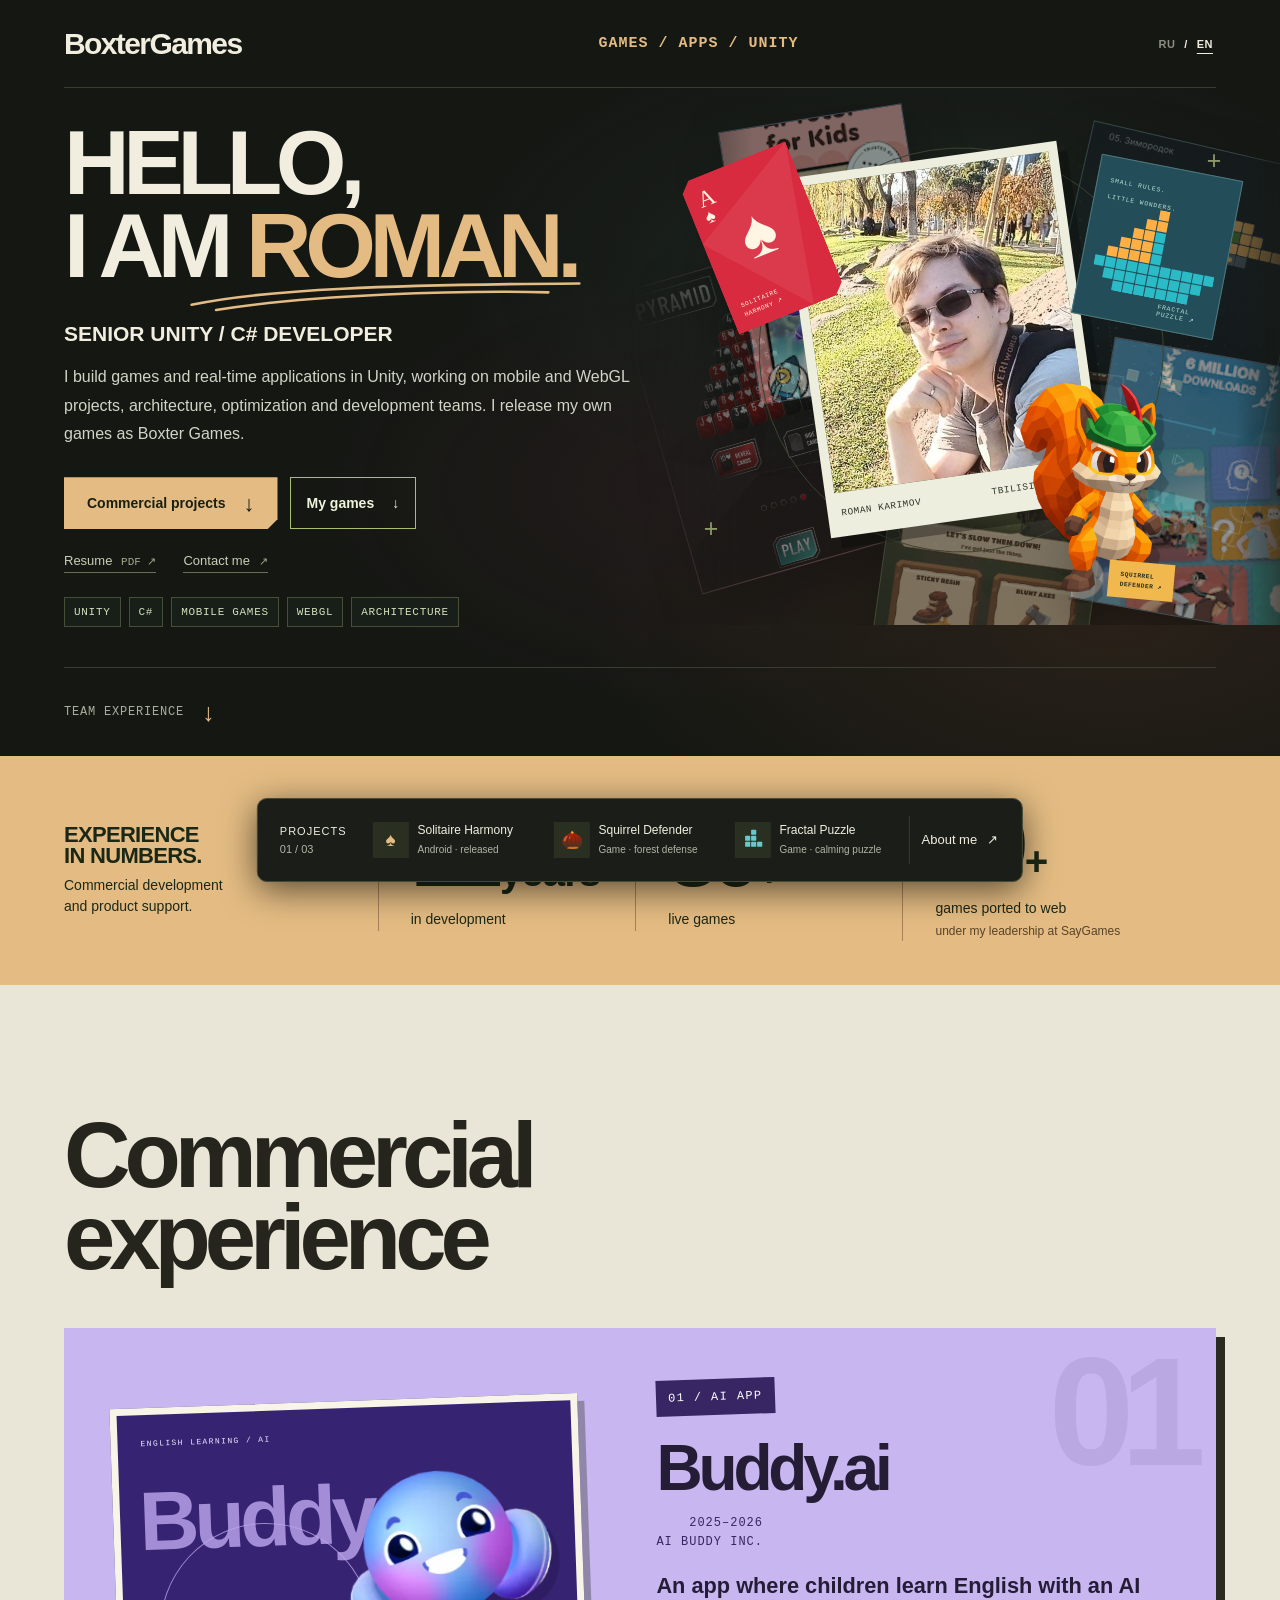
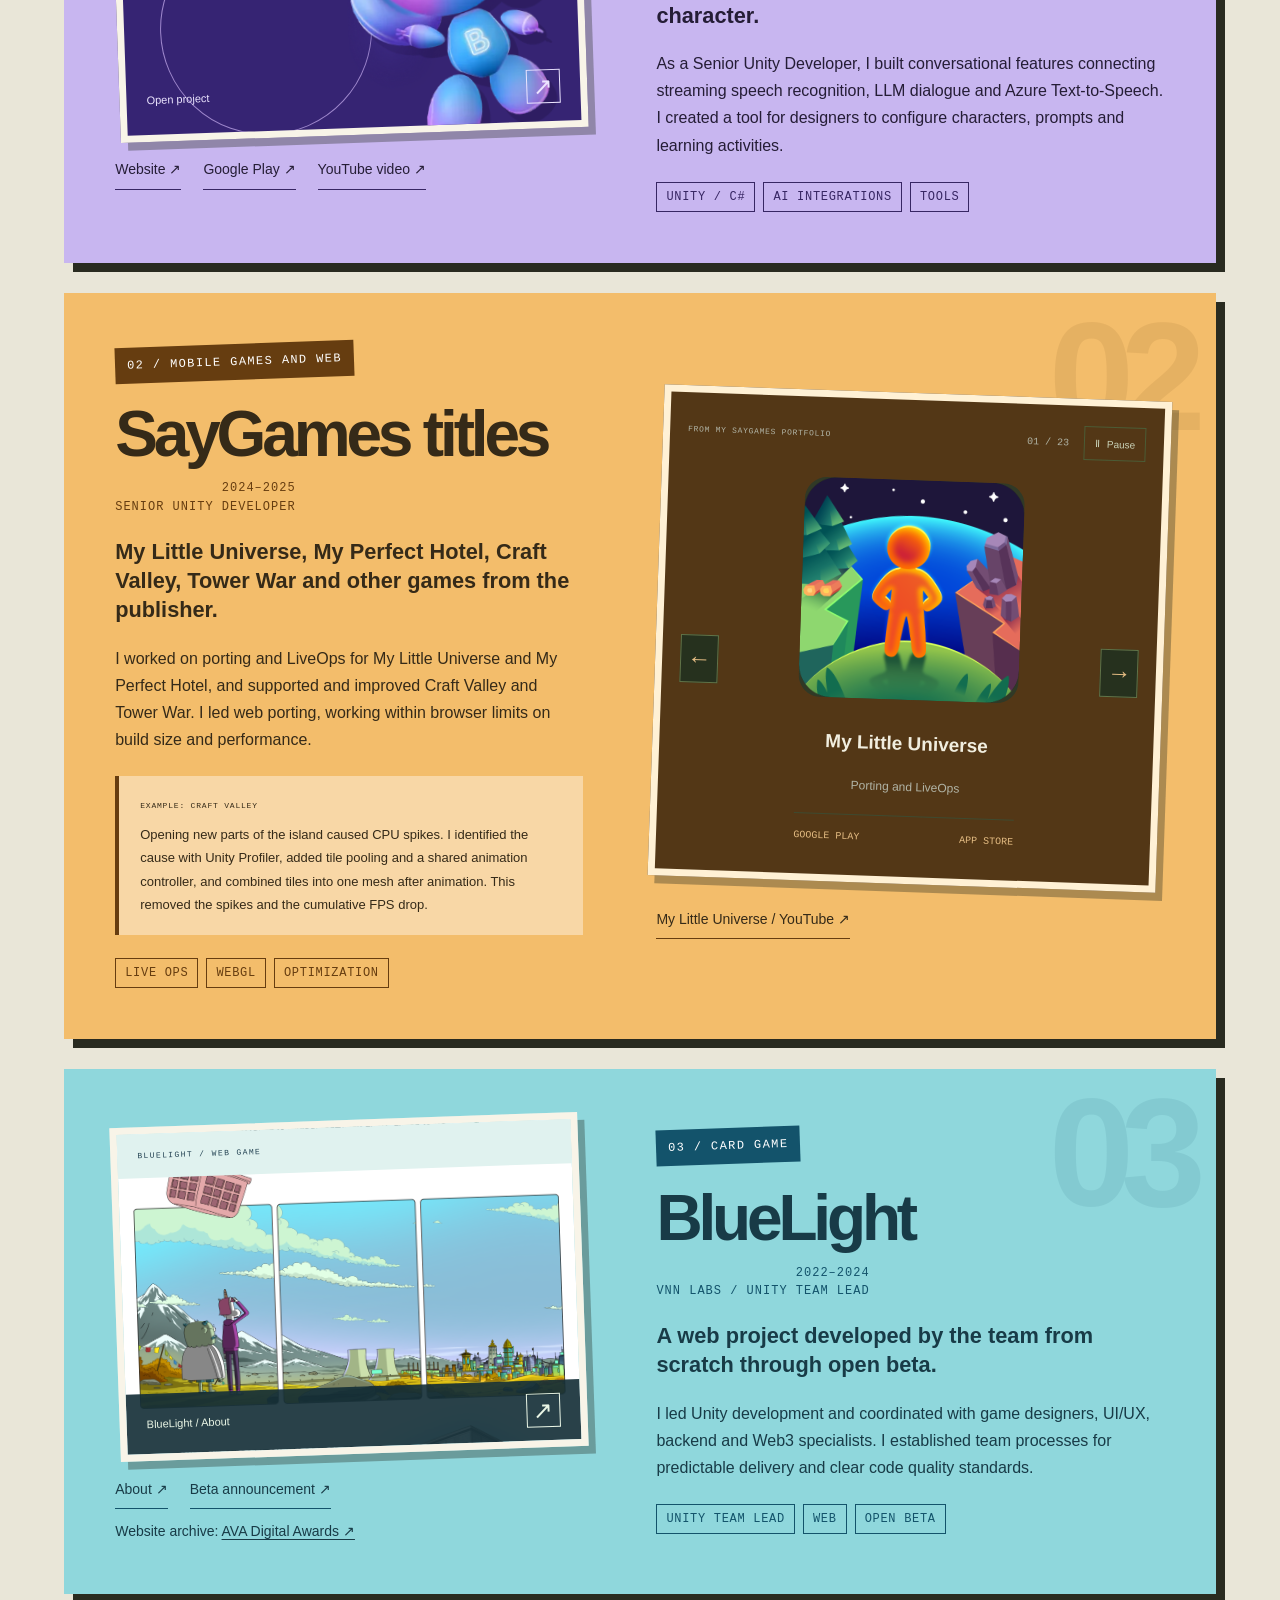
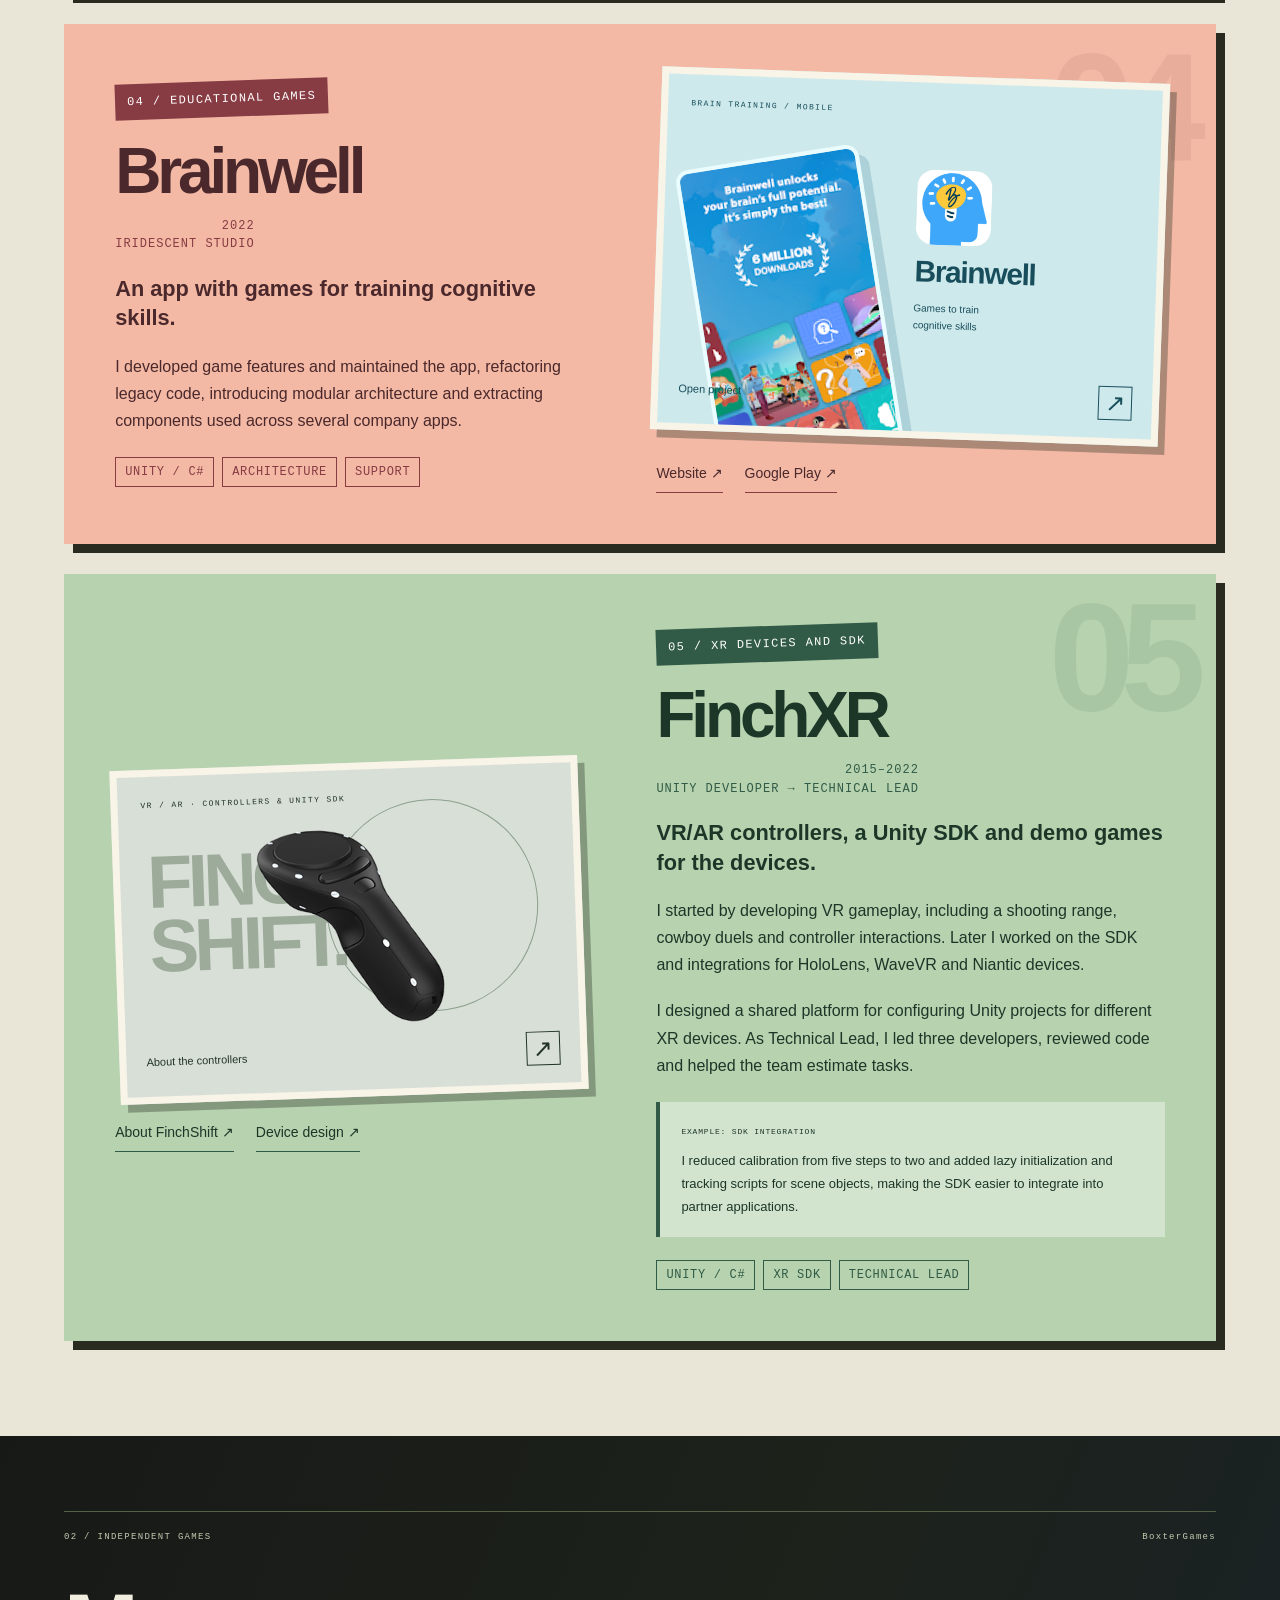
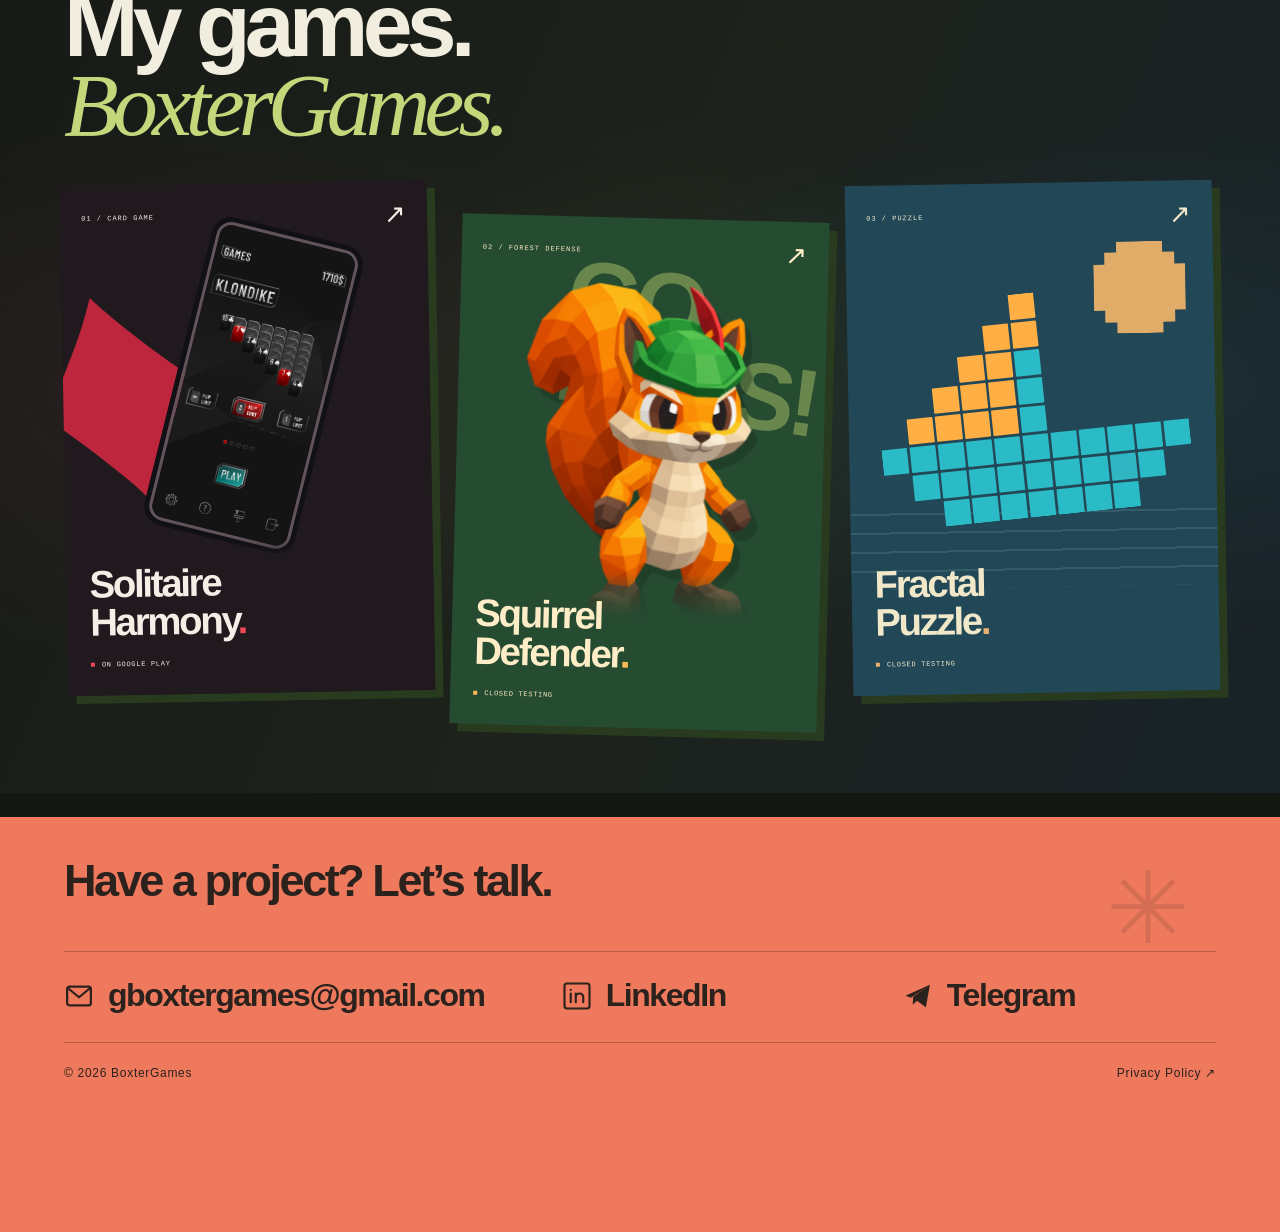
==== about.en.html @ 23091cad "Add English portfolio localization" ====
<!doctype html>
<html lang="en">
<head>
  <meta charset="utf-8">
  <meta name="viewport" content="width=device-width, initial-scale=1">
  <meta name="theme-color" content="#151713">
  <meta name="description" content="Roman Karimov is a Senior Unity / C# Developer and the creator of BoxterGames, with 12 years of experience in mobile games, WebGL, AI integrations and independent projects.">
  <title>Roman Karimov — About / BoxterGames</title>
  <link rel="stylesheet" href="styles.css">
  <script src="language.js"></script>
  <link rel="stylesheet" href="about.css">
  <script src="about.en.js" defer></script>
</head>
<body class="about-page">
  <a class="skip-link" href="#main">Skip to content</a>
  <header class="header">
    <a class="wordmark brand-name" href="index.html" aria-label="BoxterGames — projects">BoxterGames</a>
    <span class="about-header-role">GAMES / APPS / UNITY</span>
    <nav class="language-switch" aria-label="Language"><a href="about.html" data-language="ru" lang="ru">RU</a><span aria-hidden="true">/</span><a href="about.en.html" data-language="en" lang="en" aria-current="true">EN</a></nav>
  </header>
  <main id="main" tabindex="-1">
    <section class="ab-hero" aria-labelledby="about-title">
      
      <div class="ab-hero-grid">
        <div class="ab-intro">
          <h1 id="about-title">HELLO,<br>I AM <span>ROMAN.</span><svg class="ab-name-line" viewBox="0 0 460 26" fill="none" aria-hidden="true"><path d="M5 17C90 2 237 2 452 8M33 24C146 10 315 11 416 17" stroke="currentColor" stroke-width="3" stroke-linecap="round"/></svg></h1>
          <p class="ab-lead">SENIOR UNITY / C# DEVELOPER</p>
          <p class="ab-description">I build games and real-time applications in Unity, working on mobile and WebGL projects, architecture, optimization and development teams. I release my own games as Boxter Games.</p>
          <div class="ab-actions"><a class="ab-button" href="#experience">Commercial projects <span aria-hidden="true">↓</span></a><a class="ab-experience-cta" href="#my-games">My games <span aria-hidden="true">↓</span></a></div>
          <div class="ab-hero-links"><a href="assets/Roman_Karimov_Resume.pdf" download>Resume <span>PDF ↗</span></a><a href="mailto:gboxtergames@gmail.com">Contact me <span aria-hidden="true">↗</span></a></div>
          <div class="ab-hero-tags" aria-label="Areas of expertise"><span>UNITY</span><span>C#</span><span>MOBILE GAMES</span><span>WEBGL</span><span>ARCHITECTURE</span></div>
        </div>
        <div class="ab-world" aria-label="Roman and three of his game worlds">
          <div class="ab-collage" aria-hidden="true"><div class="ab-collage-panel ab-collage-solitaire"><img src="projects/solitaire-harmony/assets/screen-03.webp" alt=""></div><div class="ab-collage-panel ab-collage-fractal"><img src="projects/fractal-puzzle/assets/screen-08.webp" alt=""></div><div class="ab-collage-panel ab-collage-squirrel"><img src="projects/squirreldefender/assets/screen-10.webp" alt=""></div><div class="ab-collage-panel ab-collage-buddy"><img src="assets/work/buddy-screen.png" alt=""></div><div class="ab-collage-panel ab-collage-brainwell"><img src="assets/work/brainwell-screen.png" alt=""></div></div><div class="ab-orbit" aria-hidden="true"></div><div class="ab-orbit ab-orbit-two" aria-hidden="true"></div>
          <span class="ab-world-cross ab-cross-one" aria-hidden="true">+</span><span class="ab-world-cross ab-cross-two" aria-hidden="true">+</span>
          <a class="ab-ace" href="index.html#project/solitaire-harmony" aria-label="View Solitaire Harmony"><span>A<small>♠</small></span><b aria-hidden="true">♠</b><span class="ab-ace-name">SOLITAIRE<br>HARMONY ↗</span></a>
          <figure class="ab-portrait"><div class="ab-portrait-image"><img src="assets/roman-karimov.jpg" alt="Roman Karimov" width="600" height="600" fetchpriority="high"></div><figcaption><span>ROMAN KARIMOV</span><span>TBILISI, GEORGIA</span></figcaption></figure>
          <a class="ab-boat" href="index.html#project/fractal-puzzle" aria-label="View Fractal Puzzle"><span>SMALL RULES.<br>LITTLE WONDERS.</span><img src="projects/fractal-puzzle/assets/boat.svg" alt="" width="896" height="650"><b>FRACTAL PUZZLE ↗</b></a>
          <a class="ab-squirrel" href="index.html#project/squirreldefender" aria-label="View Squirrel Defender"><img src="projects/squirreldefender/assets/hero-squirrel.png" alt="Squirrel from Squirrel Defender" width="600" height="800"><span>SQUIRREL<br>DEFENDER ↗</span></a>
        </div>
      </div>
      <div class="ab-hero-bottom"><a href="#experience">TEAM EXPERIENCE <span aria-hidden="true">↓</span></a></div>
    </section>
    <section class="ab-proof" aria-label="Experience in numbers">
      <div class="ab-proof-intro"><span>EXPERIENCE<br>IN NUMBERS.</span><p>Commercial development<br>and product support.</p></div>
      <div><strong>12<span>years</span></strong><p>in development</p></div><div><strong>30<span>+</span></strong><p>live games</p></div><div><strong>10<span>+</span></strong><p>games ported to web<br><span>under my leadership at SayGames</span></p></div>
    </section>
    <section class="ab-experience ab-section" id="experience" aria-labelledby="experience-title">
      <header class="ab-experience-heading ab-experience-header"><h2 id="experience-title">Commercial experience</h2></header>
      <div class="ab-jobs"><article class="ab-job" id="work-buddy"><div class="ab-job-media"><a class="ab-work-cover ab-cover-buddy" href="https://buddy.ai/en/english-for-kids" target="_blank" rel="noopener noreferrer" aria-label="Open project Buddy.ai"><span class="ab-cover-kicker">ENGLISH LEARNING / AI</span><span class="ab-cover-word" aria-hidden="true">Buddy.ai</span><img src="assets/work/buddy-character.webp" alt="Buddy, the AI character from the English learning app" width="296" height="392" loading="lazy"><span class="ab-cover-open">Open project <b aria-hidden="true">↗</b></span></a><div class="ab-project-links"><a href="https://buddy.ai/en/english-for-kids" target="_blank" rel="noopener noreferrer">Website ↗</a><a href="https://play.google.com/store/apps/details?id=ai.mybuddy.talkingflashcards_new" target="_blank" rel="noopener noreferrer">Google Play ↗</a><a href="https://www.youtube.com/watch?v=9JaY2QpjAI8" target="_blank" rel="noopener noreferrer">YouTube video ↗</a></div></div><div class="ab-job-content"><span class="ab-job-number">01 / AI APP</span><div class="ab-work-title"><h3>Buddy.ai</h3><span>2025–2026<br>AI BUDDY INC.</span></div><p class="ab-work-context">An app where children learn English with an AI character.</p><p>As a Senior Unity Developer, I built conversational features connecting streaming speech recognition, LLM dialogue and Azure Text-to-Speech. I created a tool for designers to configure characters, prompts and learning activities.</p><div class="ab-tags"><span>UNITY / C#</span><span>AI INTEGRATIONS</span><span>TOOLS</span></div></div></article>
<article class="ab-job" id="work-saygames"><div class="ab-job-media"><section class="ab-carousel ab-carousel-single" id="saygames" data-carousel role="region" aria-roledescription="carousel" aria-label="SayGames titles I worked on"><div class="ab-carousel-heading"><span>FROM MY SAYGAMES PORTFOLIO</span><div class="ab-carousel-status"><span class="ab-carousel-counter" data-carousel-counter aria-live="off" aria-atomic="true">01 / 23</span><button class="ab-carousel-pause" type="button" data-carousel-pause aria-pressed="false" aria-label="Pause automatic scrolling" hidden><span aria-hidden="true">Ⅱ</span> Pause</button></div></div><div class="ab-carousel-stage"><button class="ab-carousel-side ab-carousel-previous" type="button" data-carousel-prev aria-label="Previous SayGames title" aria-controls="saygames-track" hidden>←</button><ol class="ab-carousel-track" id="saygames-track" data-carousel-track tabindex="0" aria-label="SayGames titles: use the arrows or swipe"><li class="ab-carousel-item"><div class="ab-carousel-card"><img src="assets/saygames/com-savetheworld-game.png" alt="" width="160" height="160" loading="lazy"><strong>My Little Universe</strong><small>Porting and LiveOps</small><div class="ab-carousel-stores"><a href="https://play.google.com/store/apps/details?id=com.savetheworld.game&amp;hl=en" target="_blank" rel="noopener noreferrer">GOOGLE PLAY</a><a href="https://apps.apple.com/us/app/my-little-universe/id1586304393" target="_blank" rel="noopener noreferrer">APP STORE</a></div></div></li>
<li class="ab-carousel-item"><div class="ab-carousel-card"><img src="assets/saygames/com-master-hotelmaster.png" alt="" width="160" height="160" loading="lazy"><strong>My Perfect Hotel</strong><small>Porting and LiveOps</small><div class="ab-carousel-stores"><a href="https://play.google.com/store/apps/details?id=com.master.hotelmaster&amp;hl=en" target="_blank" rel="noopener noreferrer">GOOGLE PLAY</a><a href="https://apps.apple.com/us/app/my-perfect-hotel/id1635760774" target="_blank" rel="noopener noreferrer">APP STORE</a></div></div></li>
<li class="ab-carousel-item"><div class="ab-carousel-card"><img src="assets/saygames/com-arcade-mine.png" alt="" width="160" height="160" loading="lazy"><strong>Craft Valley — Building Game</strong><small>Support and improvements</small><div class="ab-carousel-stores"><a href="https://play.google.com/store/apps/details?id=com.arcade.mine&amp;hl=en" target="_blank" rel="noopener noreferrer">GOOGLE PLAY</a><a href="https://apps.apple.com/us/app/craft-valley-building-game/id1638705343" target="_blank" rel="noopener noreferrer">APP STORE</a></div></div></li>
<li class="ab-carousel-item"><div class="ab-carousel-card"><img src="assets/saygames/games-vaveda-militaryoverturn.png" alt="" width="160" height="160" loading="lazy"><strong>Tower War — Tactical Conquest</strong><small>Support and improvements</small><div class="ab-carousel-stores"><a href="https://play.google.com/store/apps/details?id=games.vaveda.militaryoverturn&amp;hl=en" target="_blank" rel="noopener noreferrer">GOOGLE PLAY</a><a href="https://apps.apple.com/us/app/tower-war-tactical-conquest/id1579356887" target="_blank" rel="noopener noreferrer">APP STORE</a></div></div></li>
<li class="ab-carousel-item"><div class="ab-carousel-card"><img src="assets/saygames/com-time-trigger.png" alt="" width="160" height="160" loading="lazy"><strong>Johnny Trigger: Action Shooter</strong><small>Support and improvements</small><div class="ab-carousel-stores"><a href="https://play.google.com/store/apps/details?id=com.time.trigger&amp;hl=en" target="_blank" rel="noopener noreferrer">GOOGLE PLAY</a><a href="https://apps.apple.com/us/app/johnny-trigger/id1491328118" target="_blank" rel="noopener noreferrer">APP STORE</a></div></div></li>
<li class="ab-carousel-item"><div class="ab-carousel-card"><img src="assets/saygames/com-twist-hit.png" alt="" width="160" height="160" loading="lazy"><strong>Twist Hit!</strong><small>Support and improvements</small><div class="ab-carousel-stores"><a href="https://play.google.com/store/apps/details?id=com.twist.hit&amp;hl=en" target="_blank" rel="noopener noreferrer">GOOGLE PLAY</a><a href="https://apps.apple.com/us/app/twist-hit/id1443525538" target="_blank" rel="noopener noreferrer">APP STORE</a></div></div></li>
<li class="ab-carousel-item"><div class="ab-carousel-card"><img src="assets/saygames/com-water-balls.png" alt="" width="160" height="160" loading="lazy"><strong>Sand Balls — Puzzle Game</strong><small>Porting and LiveOps</small><div class="ab-carousel-stores"><a href="https://play.google.com/store/apps/details?id=com.water.balls&amp;hl=en" target="_blank" rel="noopener noreferrer">GOOGLE PLAY</a><a href="https://apps.apple.com/us/app/sand-balls-digger-puzzle/id1474046667" target="_blank" rel="noopener noreferrer">APP STORE</a></div></div></li>
<li class="ab-carousel-item"><div class="ab-carousel-card"><img src="assets/saygames/com-jtsniper-game.png" alt="" width="160" height="160" loading="lazy"><strong>Johnny Trigger — Sniper Game</strong><small>Porting and LiveOps</small><div class="ab-carousel-stores"><a href="https://play.google.com/store/apps/details?id=com.jtsniper.game&amp;hl=en" target="_blank" rel="noopener noreferrer">GOOGLE PLAY</a><a href="https://apps.apple.com/us/app/johnny-trigger-sniper/id1517806621" target="_blank" rel="noopener noreferrer">APP STORE</a></div></div></li>
<li class="ab-carousel-item"><div class="ab-carousel-card"><img src="assets/saygames/com-rage-road.png" alt="" width="160" height="160" loading="lazy"><strong>Rage Road — Car Shooting Game</strong><small>Porting and LiveOps</small><div class="ab-carousel-stores"><a href="https://play.google.com/store/apps/details?id=com.rage.road&amp;hl=en" target="_blank" rel="noopener noreferrer">GOOGLE PLAY</a><a href="https://apps.apple.com/us/app/rage-road-car-shooting/id1505744884" target="_blank" rel="noopener noreferrer">APP STORE</a></div></div></li>
<li class="ab-carousel-item"><div class="ab-carousel-card"><img src="assets/saygames/com-agent-action.png" alt="" width="160" height="160" loading="lazy"><strong>Agent Action — Spy Shooter</strong><small>Porting and LiveOps</small><div class="ab-carousel-stores"><a href="https://play.google.com/store/apps/details?id=com.agent.action&amp;hl=en" target="_blank" rel="noopener noreferrer">GOOGLE PLAY</a><a href="https://apps.apple.com/us/app/agent-action-spy-shooter/id1496621735" target="_blank" rel="noopener noreferrer">APP STORE</a></div></div></li>
<li class="ab-carousel-item"><div class="ab-carousel-card"><img src="assets/saygames/com-rescue-agent.png" alt="" width="160" height="160" loading="lazy"><strong>Helicopter Escape 3D</strong><small>Porting and LiveOps</small><div class="ab-carousel-stores"><a href="https://play.google.com/store/apps/details?id=com.rescue.agent&amp;hl=en" target="_blank" rel="noopener noreferrer">GOOGLE PLAY</a><a href="https://apps.apple.com/us/app/helicopter-escape-3d/id1561810786" target="_blank" rel="noopener noreferrer">APP STORE</a></div></div></li>
<li class="ab-carousel-item"><div class="ab-carousel-card"><img src="assets/saygames/com-gamepie-airpolice.png" alt="" width="160" height="160" loading="lazy"><strong>HellCopter</strong><small>Porting and LiveOps</small><div class="ab-carousel-stores"><a href="https://play.google.com/store/apps/details?id=com.gamepie.airpolice&amp;hl=en" target="_blank" rel="noopener noreferrer">GOOGLE PLAY</a><a href="https://apps.apple.com/us/app/hellcopter/id1508334081" target="_blank" rel="noopener noreferrer">APP STORE</a></div></div></li>
<li class="ab-carousel-item"><div class="ab-carousel-card"><img src="assets/saygames/com-playstrom-drawonepart.png" alt="" width="160" height="160" loading="lazy"><strong>DOP: Draw One Part</strong><small>Porting and LiveOps</small><div class="ab-carousel-stores"><a href="https://play.google.com/store/apps/details?id=com.playstrom.drawonepart&amp;hl=en" target="_blank" rel="noopener noreferrer">GOOGLE PLAY</a><a href="https://apps.apple.com/us/app/dop-draw-one-part/id1504434984" target="_blank" rel="noopener noreferrer">APP STORE</a></div></div></li>
<li class="ab-carousel-item"><div class="ab-carousel-card"><img src="assets/saygames/com-playstrom-dop2.png" alt="" width="160" height="160" loading="lazy"><strong>DOP 2: Delete One Part</strong><small>Porting and LiveOps</small><div class="ab-carousel-stores"><a href="https://play.google.com/store/apps/details?id=com.playstrom.dop2&amp;hl=en" target="_blank" rel="noopener noreferrer">GOOGLE PLAY</a><a href="https://apps.apple.com/us/app/dop-2-delete-one-part/id1543160727" target="_blank" rel="noopener noreferrer">APP STORE</a></div></div></li>
<li class="ab-carousel-item"><div class="ab-carousel-card"><img src="assets/saygames/com-playstrom-dop3.png" alt="" width="160" height="160" loading="lazy"><strong>DOP 3: Displace One Part</strong><small>Porting and LiveOps</small><div class="ab-carousel-stores"><a href="https://play.google.com/store/apps/details?id=com.playstrom.dop3&amp;hl=en" target="_blank" rel="noopener noreferrer">GOOGLE PLAY</a><a href="https://apps.apple.com/us/app/dop-3-displace-one-part/id1563408990" target="_blank" rel="noopener noreferrer">APP STORE</a></div></div></li>
<li class="ab-carousel-item"><div class="ab-carousel-card"><img src="assets/saygames/com-playstrom-dop4.png" alt="" width="160" height="160" loading="lazy"><strong>DOP 4: Draw One Part</strong><small>Porting and LiveOps</small><div class="ab-carousel-stores"><a href="https://play.google.com/store/apps/details?id=com.playstrom.dop4&amp;hl=en" target="_blank" rel="noopener noreferrer">GOOGLE PLAY</a><a href="https://apps.apple.com/us/app/dop-4-draw-one-part/id1600034464" target="_blank" rel="noopener noreferrer">APP STORE</a></div></div></li>
<li class="ab-carousel-item"><div class="ab-carousel-card"><img src="assets/saygames/com-playstrom-dop5.png" alt="" width="160" height="160" loading="lazy"><strong>DOP 5: Delete One Part</strong><small>Porting and LiveOps</small><div class="ab-carousel-stores"><a href="https://play.google.com/store/apps/details?id=com.playstrom.dop5&amp;hl=en" target="_blank" rel="noopener noreferrer">GOOGLE PLAY</a><a href="https://apps.apple.com/us/app/dop-5-delete-one-part/id1665861079" target="_blank" rel="noopener noreferrer">APP STORE</a></div></div></li>
<li class="ab-carousel-item"><div class="ab-carousel-card"><img src="assets/saygames/com-desert-riders.png" alt="" width="160" height="160" loading="lazy"><strong>Desert Riders: Car Battle Game</strong><small>Porting and LiveOps</small><div class="ab-carousel-stores"><a href="https://play.google.com/store/apps/details?id=com.desert.riders&amp;hl=en" target="_blank" rel="noopener noreferrer">GOOGLE PLAY</a><a href="https://apps.apple.com/us/app/desert-riders-wasteland-cars/id1516289529" target="_blank" rel="noopener noreferrer">APP STORE</a></div></div></li>
<li class="ab-carousel-item"><div class="ab-carousel-card"><img src="assets/saygames/com-kadka-forknsausage.png" alt="" width="160" height="160" loading="lazy"><strong>Fork N Sausage</strong><small>Porting and LiveOps</small><div class="ab-carousel-stores"><a href="https://play.google.com/store/apps/details?id=com.kadka.forknsausage&amp;hl=en" target="_blank" rel="noopener noreferrer">GOOGLE PLAY</a><a href="https://apps.apple.com/us/app/fork-n-sausage/id1448360185" target="_blank" rel="noopener noreferrer">APP STORE</a></div></div></li>
<li class="ab-carousel-item"><div class="ab-carousel-card"><img src="assets/saygames/com-shape-change.png" alt="" width="160" height="160" loading="lazy"><strong>Jelly Shift — Obstacle Course</strong><small>Porting and LiveOps</small><div class="ab-carousel-stores"><a href="https://play.google.com/store/apps/details?id=com.shape.change&amp;hl=en" target="_blank" rel="noopener noreferrer">GOOGLE PLAY</a><a href="https://apps.apple.com/us/app/jelly-shift-obstacle-course/id1467252438" target="_blank" rel="noopener noreferrer">APP STORE</a></div></div></li>
<li class="ab-carousel-item"><div class="ab-carousel-card"><img src="assets/saygames/com-turbo-stars.png" alt="" width="160" height="160" loading="lazy"><strong>Turbo Stars — Rival Racing</strong><small>Porting and LiveOps</small><div class="ab-carousel-stores"><a href="https://play.google.com/store/apps/details?id=com.turbo.stars&amp;hl=en" target="_blank" rel="noopener noreferrer">GOOGLE PLAY</a><a href="https://apps.apple.com/us/app/turbo-stars-epic-racing/id1480731374" target="_blank" rel="noopener noreferrer">APP STORE</a></div></div></li>
<li class="ab-carousel-item"><div class="ab-carousel-card"><img src="assets/saygames/com-battle-disc.png" alt="" width="160" height="160" loading="lazy"><strong>Battle Disc</strong><small>Porting and LiveOps</small><div class="ab-carousel-stores"><a href="https://play.google.com/store/apps/details?id=com.battle.disc&amp;hl=en" target="_blank" rel="noopener noreferrer">GOOGLE PLAY</a><a href="https://apps.apple.com/us/app/battle-disc/id1468445666" target="_blank" rel="noopener noreferrer">APP STORE</a></div></div></li>
<li class="ab-carousel-item"><div class="ab-carousel-card"><img src="assets/saygames/com-train-taxi.png" alt="" width="160" height="160" loading="lazy"><strong>Train Taxi</strong><small>Porting and LiveOps</small><div class="ab-carousel-stores"><a href="https://play.google.com/store/apps/details?id=com.train.taxi&amp;hl=en" target="_blank" rel="noopener noreferrer">GOOGLE PLAY</a><a href="https://apps.apple.com/us/app/train-taxi/id1466292431" target="_blank" rel="noopener noreferrer">APP STORE</a></div></div></li></ol><button class="ab-carousel-side ab-carousel-next" type="button" data-carousel-next aria-label="Next SayGames title" aria-controls="saygames-track" hidden>→</button></div></section><div class="ab-project-links"><a href="https://www.youtube.com/watch?v=Su7MHPTLzio" target="_blank" rel="noopener noreferrer">My Little Universe / YouTube ↗</a></div></div><div class="ab-job-content"><span class="ab-job-number">02 / MOBILE GAMES AND WEB</span><div class="ab-work-title"><h3>SayGames titles</h3><span>2024–2025<br>SENIOR UNITY DEVELOPER</span></div><p class="ab-work-context">My Little Universe, My Perfect Hotel, Craft Valley, Tower War and other games from the publisher.</p><p>I worked on porting and LiveOps for My Little Universe and My Perfect Hotel, and supported and improved Craft Valley and Tower War. I led web porting, working within browser limits on build size and performance.</p><div class="ab-work-example"><span>EXAMPLE: CRAFT VALLEY</span><p>Opening new parts of the island caused CPU spikes. I identified the cause with Unity Profiler, added tile pooling and a shared animation controller, and combined tiles into one mesh after animation. This removed the spikes and the cumulative FPS drop.</p></div><div class="ab-tags"><span>LIVE OPS</span><span>WEBGL</span><span>OPTIMIZATION</span></div></div></article>
<article class="ab-job" id="work-bluelight"><div class="ab-job-media"><a class="ab-work-cover ab-cover-bluelight" href="https://store.epicgames.com/p/bluelight-faq-53bfd1?lang=en-US" target="_blank" rel="noopener noreferrer" aria-label="Open BlueLight information"><span class="ab-cover-kicker">BLUELIGHT / WEB GAME</span><img src="assets/work/bluelight-1.png" alt="Archived BlueLight website featuring its characters and city" width="1920" height="7151" loading="lazy"><span class="ab-cover-open">BlueLight / About <b aria-hidden="true">↗</b></span></a><div class="ab-project-links"><a href="https://store.epicgames.com/p/bluelight-faq-53bfd1?lang=en-US" target="_blank" rel="noopener noreferrer">About ↗</a><a href="https://www.globenewswire.com/news-release/2023/11/03/2773354/0/en/bluelight-inc-is-pumped-to-announce-the-open-beta-on-a-testnet.html" target="_blank" rel="noopener noreferrer">Beta announcement ↗</a></div><p class="ab-media-credit">Website archive: <a href="https://enter.amcpros.com/ava/entry/bluelight-inc-game/" target="_blank" rel="noopener noreferrer">AVA Digital Awards ↗</a></p></div><div class="ab-job-content"><span class="ab-job-number">03 / CARD GAME</span><div class="ab-work-title"><h3>BlueLight</h3><span>2022–2024<br>VNN LABS / UNITY TEAM LEAD</span></div><p class="ab-work-context">A web project developed by the team from scratch through open beta.</p><p>I led Unity development and coordinated with game designers, UI/UX, backend and Web3 specialists. I established team processes for predictable delivery and clear code quality standards.</p><div class="ab-tags"><span>UNITY TEAM LEAD</span><span>WEB</span><span>OPEN BETA</span></div></div></article>
<article class="ab-job" id="work-brainwell"><div class="ab-job-media"><a class="ab-work-cover ab-cover-brainwell" href="https://brainwell.com/" target="_blank" rel="noopener noreferrer" aria-label="Open project Brainwell"><span class="ab-cover-kicker">BRAIN TRAINING / MOBILE</span><img class="ab-brainwell-screen" src="assets/work/brainwell-screen.png" alt="Official Brainwell game screenshot" width="137" height="296" loading="lazy"><div class="ab-brainwell-brand"><img src="assets/work/brainwell.png" alt="" width="512" height="512" loading="lazy"><strong>Brainwell</strong><span>Games to train<br>cognitive skills</span></div><span class="ab-cover-open">Open project <b aria-hidden="true">↗</b></span></a><div class="ab-project-links"><a href="https://brainwell.com/" target="_blank" rel="noopener noreferrer">Website ↗</a><a href="https://play.google.com/store/apps/details?id=com.monclarity.brainwell" target="_blank" rel="noopener noreferrer">Google Play ↗</a></div></div><div class="ab-job-content"><span class="ab-job-number">04 / EDUCATIONAL GAMES</span><div class="ab-work-title"><h3>Brainwell</h3><span>2022<br>IRIDESCENT STUDIO</span></div><p class="ab-work-context">An app with games for training cognitive skills.</p><p>I developed game features and maintained the app, refactoring legacy code, introducing modular architecture and extracting components used across several company apps.</p><div class="ab-tags"><span>UNITY / C#</span><span>ARCHITECTURE</span><span>SUPPORT</span></div></div></article>
<article class="ab-job" id="work-finch"><div class="ab-job-media"><a class="ab-work-cover ab-cover-finch" href="https://www.prnewswire.com/news-releases/finchshift-controllers-deliver-new-degrees-of-interaction-in-virtual-reality-300772207.html" target="_blank" rel="noopener noreferrer" aria-label="Read about FinchShift controllers"><span class="ab-cover-kicker">VR / AR · CONTROLLERS & UNITY SDK</span><span class="ab-finch-word" aria-hidden="true">FINCH<br>SHIFT.</span><img src="assets/work/finch-controller.png" alt="FinchShift controller" width="600" height="450" loading="lazy"><span class="ab-cover-open">About the controllers <b aria-hidden="true">↗</b></span></a><div class="ab-project-links"><a href="https://www.prnewswire.com/news-releases/finchshift-controllers-deliver-new-degrees-of-interaction-in-virtual-reality-300772207.html" target="_blank" rel="noopener noreferrer">About FinchShift ↗</a><a href="https://www.behance.net/gallery/120859425/Finch-Shift" target="_blank" rel="noopener noreferrer">Device design ↗</a></div></div><div class="ab-job-content"><span class="ab-job-number">05 / XR DEVICES AND SDK</span><div class="ab-work-title"><h3>FinchXR</h3><span>2015–2022<br>UNITY DEVELOPER → TECHNICAL LEAD</span></div><p class="ab-work-context">VR/AR controllers, a Unity SDK and demo games for the devices.</p><p>I started by developing VR gameplay, including a shooting range, cowboy duels and controller interactions. Later I worked on the SDK and integrations for HoloLens, WaveVR and Niantic devices.</p><p>I designed a shared platform for configuring Unity projects for different XR devices. As Technical Lead, I led three developers, reviewed code and helped the team estimate tasks.</p><div class="ab-work-example"><span>EXAMPLE: SDK INTEGRATION</span><p>I reduced calibration from five steps to two and added lazy initialization and tracking scripts for scene objects, making the SDK easier to integrate into partner applications.</p></div><div class="ab-tags"><span>UNITY / C#</span><span>XR SDK</span><span>TECHNICAL LEAD</span></div></div></article></div>
    </section>
    <section class="ab-studio ab-section" id="my-games" aria-labelledby="studio-title">
      <div class="ab-section-top"><span>02 / INDEPENDENT GAMES</span><span>BoxterGames</span></div>
      <div class="ab-studio-heading"><h2 id="studio-title">My games.<br><span>BoxterGames.</span></h2></div>
      <div class="ab-games">
        <a class="ab-game ab-game-solitaire" href="index.html#project/solitaire-harmony"><div class="ab-game-top"><span>01 / CARD GAME</span><span aria-hidden="true">↗</span></div><div class="ab-game-art ab-solitaire-art"><span class="ab-game-suit" aria-hidden="true">♦</span><img src="projects/solitaire-harmony/assets/screen-06.webp" alt="Solitaire Harmony — Klondike mode" width="1080" height="1920" loading="lazy"></div><div class="ab-game-copy"><h3>Solitaire<br>Harmony<span>.</span></h3><p><i></i> ON GOOGLE PLAY</p></div></a>
        <a class="ab-game ab-game-squirrel" href="index.html#project/squirreldefender"><div class="ab-game-top"><span>02 / FOREST DEFENSE</span><span aria-hidden="true">↗</span></div><div class="ab-game-art ab-squirrel-art"><span aria-hidden="true">GO<br>NUTS!</span><img src="projects/squirreldefender/assets/hero-squirrel.png" alt="The squirrel hero of Squirrel Defender" width="600" height="800" loading="lazy"></div><div class="ab-game-copy"><h3>Squirrel<br>Defender<span>.</span></h3><p><i></i> CLOSED TESTING</p></div></a>
        <a class="ab-game ab-game-fractal" href="index.html#project/fractal-puzzle"><div class="ab-game-top"><span>03 / PUZZLE</span><span aria-hidden="true">↗</span></div><div class="ab-game-art ab-fractal-art"><div class="ab-pixel-sun" aria-hidden="true"></div><img src="projects/fractal-puzzle/assets/boat.svg" alt="Boat from Fractal Puzzle" width="896" height="650" loading="lazy"><div class="ab-water" aria-hidden="true"></div></div><div class="ab-game-copy"><h3>Fractal<br>Puzzle<span>.</span></h3><p><i></i> CLOSED TESTING</p></div></a>
      </div>
    </section>
  </main>
  <footer class="ab-contact" aria-labelledby="contact-title"><h2 id="contact-title">Have a project? Let’s talk.</h2><nav class="ab-contact-links" aria-label="Contact"><a href="mailto:gboxtergames@gmail.com"><svg class="ab-contact-icon" viewBox="0 0 24 24" aria-hidden="true"><rect x="2.5" y="4.5" width="19" height="15" rx="2"/><path d="m3.5 6 8.5 7 8.5-7"/></svg>gboxtergames@gmail.com</a><a href="https://linkedin.com/in/boxtergames" target="_blank" rel="noopener noreferrer"><svg class="ab-contact-icon ab-linkedin-icon" viewBox="0 0 24 24" aria-hidden="true"><rect x="2" y="2" width="20" height="20" rx="2"/><path d="M7 10v7M7 7v.1M11 17v-7m0 3a3 3 0 0 1 6 0v4"/></svg>LinkedIn</a><a href="https://t.me/boxtergames" target="_blank" rel="noopener noreferrer"><svg class="ab-contact-icon ab-telegram-icon" viewBox="0 0 24 24" aria-hidden="true"><path d="m21.5 3-3.2 18-7.1-5.3-3.5 3.3.5-6.5L20 4.2 6.3 13.3 2 11.8 21.5 3Z"/></svg>Telegram</a></nav><div class="ab-legal"><span>© 2026 BoxterGames</span><a href="privacy.html">Privacy Policy ↗</a></div></footer>
  <nav class="project-dock" aria-label="Project navigation">
    <div class="dock-heading"><span>PROJECTS</span><span>01 / 03</span></div>
    <div class="dock-projects">
      <a href="index.html#project/solitaire-harmony" class="dock-item" aria-label="Open Solitaire Harmony">
        <span class="dock-icon" aria-hidden="true">♠</span><span>Solitaire Harmony<small>Android · released</small></span>
      </a>
      <a href="index.html#project/squirreldefender" class="dock-item" aria-label="Open Squirrel Defender">
        <span class="dock-icon dock-icon-squirrel" aria-hidden="true">🌰</span><span>Squirrel Defender<small>Game · forest defense</small></span>
      </a>
      <a href="index.html#project/fractal-puzzle" class="dock-item" aria-label="Open Fractal Puzzle">
        <span class="dock-icon dock-icon-fractal" aria-hidden="true"><svg viewBox="0 0 28 28" fill="currentColor"><rect x="12" y="2" width="6" height="6" rx="1"/><rect x="5" y="9" width="6" height="6" rx="1"/><rect x="12" y="9" width="6" height="6" rx="1"/><rect x="5" y="16" width="6" height="6" rx="1"/><rect x="12" y="16" width="6" height="6" rx="1"/><rect x="19" y="16" width="6" height="6" rx="1"/></svg></span><span>Fractal Puzzle<small>Game · calming puzzle</small></span>
      </a>
    </div>
    <a class="dock-about" href="about.html" aria-current="page">About me <span aria-hidden="true">↗</span></a>
  </nav>
</body>
</html>
---- styles.css ----
:root{--paper:#eeeee7;--ink:#292d25;--muted:#75776b;--line:#d0d2c5;--accent:#d9e8a2;--surface:#e2e5d8;--serif:Georgia,'Times New Roman',serif;--sans:Arial,Helvetica,sans-serif}
.wordmark.brand-name{font-size:30px;letter-spacing:-1.6px}.header>.prototype-label{margin-left:auto}
*{box-sizing:border-box}html{scroll-behavior:smooth;scroll-padding-top:32px}body{margin:0;background:var(--paper);color:var(--ink);font-family:var(--sans);font-size:15px;-webkit-font-smoothing:antialiased}button,a{-webkit-tap-highlight-color:transparent}button{font:inherit;color:inherit;cursor:pointer}a{color:inherit;text-decoration:none}button:focus-visible,a:focus-visible{outline:2px solid var(--ink);outline-offset:5px}button{border:0}button:disabled{cursor:default;opacity:.3}::selection{background:var(--accent)}.header{height:108px;margin:0 4.5%;display:flex;align-items:center;gap:46px;border-bottom:1px solid var(--line)}.wordmark{font-size:35px;font-weight:800;letter-spacing:-3px;white-space:nowrap}.wordmark>span:first-child{font-size:25px;display:inline-block;transform:translateY(-6px);margin:0 2px}.brand-dot{font-size:10px;letter-spacing:0;vertical-align:top;margin-left:6px}.header-note{font-size:11px;line-height:1.6;color:var(--muted)}.header-nav{display:flex;gap:30px;margin-left:auto}.text-button{background:none;padding:7px 0;font-size:12px;display:inline-flex;align-items:center;gap:15px;white-space:nowrap}.text-button:hover{text-decoration:underline;text-underline-offset:5px}.tiny{font-size:9px;color:var(--muted)}.prototype-label{font-size:9px;letter-spacing:1px;border:1px solid var(--line);border-radius:3px;padding:8px 10px;color:var(--muted)}main{outline:none}.hero,.section{margin:0 4.5%}.project-meta{display:flex;justify-content:space-between;padding:25px 0 24px;font-size:9px;letter-spacing:1.4px;color:var(--muted)}.hero-layout{display:grid;grid-template-columns:1fr 1.2fr;gap:5%;min-height:430px}.hero-copy{padding:32px 0 22px;display:flex;align-items:flex-start;flex-direction:column}.eyebrow{font-size:10px;letter-spacing:1.7px;display:flex;align-items:center;gap:20px}.project-number{color:var(--muted);font-size:10px;letter-spacing:0}h1{font-family:var(--serif);font-size:clamp(42px,4.7vw,76px);line-height:1.03;font-weight:400;letter-spacing:-2.5px;margin:25px 0 20px;max-width:650px}h1 em{font-weight:400;color:#757e5c}.project-description{font-size:14px;line-height:1.65;max-width:350px;margin:0}.hero-actions{display:flex;align-items:center;gap:10px;margin:25px 0 20px}.primary-button{background:var(--ink);color:var(--paper);padding:17px 21px;font-size:11px;display:inline-flex;gap:32px;align-items:center;border-radius:2px}.primary-button:hover{background:#424735}.round-button{width:46px;height:46px;border:1px solid var(--line);border-radius:50%;background:transparent;font-size:22px}.round-button:hover{background:var(--accent)}.demo-disclaimer{font-size:9px;line-height:1.5;color:var(--muted);margin:0;margin-top:auto;padding-top:12px}.hero-figure{margin:0;background:var(--surface);display:flex;flex-direction:column;position:relative;min-width:0;touch-action:pan-y pinch-zoom;overflow:hidden}.visual-label{display:flex;justify-content:space-between;align-items:center;font-size:8px;letter-spacing:1.1px;padding:19px 21px;color:#667057}.visual-label>span:first-child{display:flex;align-items:center;gap:7px}.visual-label i{width:5px;height:5px;display:inline-block;background:#77845d;border-radius:50%}.hero-art{flex:1;display:flex;align-items:center;min-height:300px;padding:0 18px}.hero-art svg{width:100%;height:100%;max-height:390px;display:block}.hero-figure figcaption{display:flex;justify-content:space-between;align-items:center;padding:12px 21px 24px;font-size:9px;color:#667057;gap:15px}.hero-figure figcaption button{font-size:10px}.swipe-hint{position:absolute;left:50%;bottom:7px;transform:translateX(-50%);font-size:7px;letter-spacing:1px;color:#7b826c;white-space:nowrap}.hero-proof{display:grid;grid-template-columns:repeat(3,1fr);border-bottom:1px solid var(--line);margin-top:32px;padding-bottom:24px;gap:25px}.proof-item{display:flex;gap:18px;align-items:start;padding-right:22px;border-right:1px solid var(--line)}.proof-item:last-child{border:0}.proof-number{font-size:9px;color:var(--muted);padding-top:5px}.proof-item strong{display:block;font-size:13px;font-weight:500;line-height:1.4}.proof-item p{font-size:10px;color:var(--muted);line-height:1.5;margin:5px 0 0}.below-fold{display:flex;justify-content:space-between;padding:19px 0;font-size:9px;color:var(--muted)}.below-fold a{display:flex;gap:25px}.section{padding:65px 0;border-bottom:1px solid var(--line)}.section-index{display:flex;justify-content:space-between;font-size:9px;color:var(--muted);letter-spacing:1.3px;margin-bottom:35px}.section-index>span:last-child{letter-spacing:0}.story-layout,.result-layout{display:grid;grid-template-columns:1fr 1fr;gap:10%}h2{font-family:var(--serif);font-weight:400;letter-spacing:-1px;font-size:clamp(29px,3.1vw,44px);line-height:1.12;margin:0}.story-layout h2{max-width:470px}.story-body p,.result-layout p{margin:0 0 20px;font-size:14px;line-height:1.8}.story-body p+p{color:var(--muted)}.project-credits{display:grid;grid-template-columns:repeat(3,1fr);gap:20px;margin:32px 0 0;padding-top:23px;border-top:1px solid var(--line)}dt{font-size:9px;color:var(--muted);margin-bottom:10px}dd{margin:0;font-size:11px;line-height:1.6}.decisions h2{margin-bottom:36px}.decision-list{display:grid;grid-template-columns:1fr 1fr;gap:35px}.detail-visual{height:230px;background:var(--surface);display:flex;justify-content:center;align-items:center;overflow:hidden}.detail-visual svg{width:88%;height:90%}.detail-visual.secondary{background:#e7e5dc}.decision-item h3{font-size:16px;font-weight:500;margin:22px 0 10px;letter-spacing:-.3px;display:flex;gap:14px}.decision-item h3 span{font-size:10px;color:var(--muted);padding-top:4px}.decision-item p{font-size:12px;line-height:1.75;color:var(--muted);max-width:430px;margin:0 0 0 30px}.result-layout h2{max-width:450px}.result-layout .evidence-note{font-size:11px;color:var(--muted);border-left:2px solid #a7b184;padding-left:20px}.next-project{display:flex;justify-content:space-between;align-items:center;background:var(--accent);margin:40px 4.5% 0;padding:35px 40px}.next-project .eyebrow{font-size:9px}.next-name{font:46px var(--serif);display:block;margin-top:14px;letter-spacing:-1.5px}.next-arrow{font-size:55px;font-weight:300}.next-project:hover .next-arrow{transform:translate(5px,-5px)}.next-arrow{transition:transform .2s}footer{display:flex;justify-content:space-between;align-items:center;margin:0 4.5%;padding:30px 0 150px;font-size:9px;color:var(--muted)}.project-dock{position:fixed;z-index:5;bottom:18px;left:50%;transform:translateX(-50%);background:#f8f8f2;border:1px solid #c5c9b9;display:flex;align-items:center;gap:10px;padding:10px 12px;border-radius:8px;max-width:calc(100% - 24px)}.dock-heading{font-size:8px;letter-spacing:1px;display:flex;flex-direction:column;gap:8px;padding:0 12px}.dock-heading>span:last-child{color:var(--muted);letter-spacing:0}.dock-arrow{background:none;font-size:20px;width:32px;height:44px;border-radius:4px}.dock-arrow:hover{background:var(--surface)}.dock-projects{display:flex;gap:7px}.dock-item{width:124px;height:46px;display:flex;align-items:center;gap:10px;border:1px solid transparent;border-radius:4px;background:transparent;padding:5px;transition:background .15s}.dock-item[aria-current="page"]{background:var(--accent);border-color:#c3d28e}.dock-item:hover{background:var(--surface)}.dock-icon{width:33px;height:33px;background:#d9dec9;display:grid;place-items:center;font-family:var(--serif);font-size:19px}.dock-item>span:last-child{font-size:10px;text-align:left}.dock-item small{display:block;font-size:8px;color:var(--muted);margin-top:4px}.keyboard-hint{font-size:10px;padding:0 7px;color:var(--muted);white-space:nowrap}dialog{border:1px solid var(--line);background:var(--paper);color:var(--ink);border-radius:8px;padding:30px;width:min(720px,calc(100% - 32px));max-height:85dvh;overflow:auto}dialog::backdrop{background:rgba(29,33,24,.48);backdrop-filter:blur(5px)}.dialog-header{display:flex;justify-content:space-between;align-items:center;margin-bottom:25px;gap:15px}.close-button{width:35px;height:35px;display:grid;place-items:center;background:var(--surface);font-size:25px;border-radius:50%;flex:none}.dialog-intro{font-size:12px;color:var(--muted);line-height:1.7;margin:18px 0 25px}.index-item{display:flex;align-items:center;width:100%;padding:20px 0;border-top:1px solid var(--line);gap:20px;background:transparent;text-align:left}.index-item:hover{background:var(--surface)}.index-item .index-name{font:29px var(--serif)}.index-item .index-tag{display:block;font:10px var(--sans);color:var(--muted);margin-top:8px}.index-item .index-arrow{margin-left:auto;font-size:25px}.logic-list{list-style:none;padding:0;counter-reset:logic;margin:25px 0}.logic-list li{counter-increment:logic;padding:18px 0 18px 35px;border-top:1px solid var(--line);position:relative}.logic-list li:before{content:'0' counter(logic);position:absolute;left:0;top:20px;font-size:10px;color:var(--muted)}.logic-list strong,.logic-note strong{font-size:13px;font-weight:500}.logic-list p,.logic-note p{font-size:12px;color:var(--muted);line-height:1.7;margin:8px 0 0}.logic-note{background:var(--surface);padding:20px}#expanded-art{background:var(--surface)}#expanded-art svg{width:100%;display:block}#visual-dialog h2{font-size:25px}.skip-link{position:fixed;top:5px;left:5px;transform:translateY(-200%);background:var(--ink);color:var(--paper);padding:10px;z-index:20}.skip-link:focus{transform:none}.sr-only{position:absolute;width:1px;height:1px;overflow:hidden;clip-path:inset(50%)}
@media(min-width:1550px){body{max-width:1700px;margin:auto}.hero-layout{min-height:490px}.hero-art svg{max-height:430px}}
@media(max-width:1000px){.header{gap:25px}.header-note{display:none}.prototype-label{display:none}.hero-layout{gap:4%;grid-template-columns:1fr 1.1fr}h1{font-size:48px}.hero-copy{padding-top:20px}.hero-art{min-height:260px}.hero-proof{margin-top:25px}.dock-heading{display:none}.keyboard-hint{display:none}.decision-list{gap:22px}}
@media(max-width:650px){.header{height:78px;margin:0 6%;gap:12px}.wordmark{font-size:30px}.header-nav{gap:20px}.header-nav .text-button{font-size:10px;gap:6px}.tiny{display:none}.hero,.section{margin:0 6%}.project-meta{font-size:7px;letter-spacing:.7px;padding:22px 0 13px;gap:12px}.project-meta>span:last-child{text-align:right}.hero-layout{display:flex;flex-direction:column;gap:22px}.hero-copy{padding:12px 0 0}.eyebrow{font-size:9px}h1{font-size:49px;letter-spacing:-1.9px;max-width:400px;margin:20px 0 15px}.project-description{font-size:13px;max-width:340px}.hero-actions{margin:22px 0 0}.demo-disclaimer{display:none}.hero-figure{min-height:300px}.hero-art{min-height:220px}.hero-art svg{height:250px}.visual-label{padding:15px 18px;font-size:7px}.hero-figure figcaption{font-size:8px;padding:7px 18px 23px}.hero-proof{grid-template-columns:1fr;gap:14px;padding-bottom:20px}.proof-item{border-right:0;padding:0;gap:14px}.proof-number{width:14px}.proof-item strong{font-size:12px}.proof-item p{font-size:10px;margin-top:3px}.below-fold{font-size:8px;gap:20px;line-height:1.5}.below-fold>span{max-width:190px}.below-fold a{gap:10px;white-space:nowrap}.section{padding:42px 0}.section-index{font-size:8px;letter-spacing:.5px;gap:15px;margin-bottom:25px}.section-index>span:last-child{text-align:right}.story-layout,.result-layout{grid-template-columns:1fr;gap:24px}h2{font-size:33px}.story-body p,.result-layout p{font-size:13px}.project-credits{gap:12px}.project-credits dd{font-size:10px}.decision-list{grid-template-columns:1fr;gap:32px}.detail-visual{height:220px}.decision-item h3{font-size:15px}.next-project{margin:25px 6% 0;padding:28px 24px}.next-name{font-size:35px}.next-arrow{font-size:40px}footer{margin:0 6%;flex-wrap:wrap;gap:14px;padding-bottom:130px}footer>span{font-size:8px}.project-dock{padding:8px 5px;gap:2px;bottom:12px}.dock-projects{gap:3px}.dock-item{width:81px;gap:6px;height:44px;padding:4px}.dock-item>span:last-child{font-size:9px}.dock-item small{font-size:7px}.dock-icon{width:21px;height:28px;font-size:15px;flex:none}.dock-arrow{width:25px;font-size:17px}dialog{padding:22px}.logic-list p{font-size:11px}}
@media(min-width:651px) and (max-height:800px){.header{height:80px}.project-meta{padding:18px 0}.hero-layout{min-height:350px}.hero-copy{padding:15px 0}.hero-copy h1{font-size:clamp(42px,4.3vw,59px);margin:20px 0 15px}.hero-art{min-height:240px}.hero-art svg{height:260px}.demo-disclaimer{display:none}.hero-proof{margin-top:24px;padding-bottom:20px}.hero-actions{margin-bottom:5px}.below-fold{padding:15px 0}}
@media(prefers-reduced-motion:reduce){html{scroll-behavior:auto}*{transition:none!important}}
/* Shared navigation on project pages and the independent author page. */
.site-nav{display:flex;align-items:center;gap:24px;flex:none}
.site-nav a{display:inline-flex;align-items:center;gap:10px;padding:10px 0;font-size:12px;white-space:nowrap}
.site-nav a:hover,.site-nav a[aria-current="page"]{text-decoration:underline;text-underline-offset:6px}
.footer-nav{display:flex;align-items:center;gap:28px;flex-wrap:wrap}
.footer-about-button{display:inline-flex;align-items:center;justify-content:center;gap:24px;min-height:44px;padding:13px 20px;background:var(--accent);border:1px solid var(--accent);color:var(--paper);font:600 12px/1.3 Arial,Helvetica,sans-serif;letter-spacing:0;white-space:nowrap;transition:transform .2s}
.footer-about-button:hover{transform:translateY(-3px)}
.dock-about{display:flex;align-items:center;justify-content:center;gap:10px;min-height:44px;padding:5px 12px;border-left:1px solid var(--line);font:11px/1.4 Arial,Helvetica,sans-serif;white-space:nowrap;flex:none}
.dock-about:hover{text-decoration:underline;text-underline-offset:4px}
@media(max-width:700px){.project-dock{width:calc(100% - 24px)}.project-dock .dock-projects{flex:1;min-width:0}.project-dock .dock-projects .dock-item{width:0;min-width:0;flex:1 1 0}.project-dock .dock-arrow{width:22px;flex:0 0 22px}.dock-about{width:43px;flex:0 0 43px;padding:4px 7px;font-size:9px;white-space:normal;text-align:center}.dock-about>span{display:none}}
@media(max-width:370px){.project-dock .dock-projects .dock-item{gap:4px}.project-dock .dock-projects .dock-item>span:last-child{font-size:7px;min-width:0}.project-dock .dock-icon{width:16px;min-width:16px;font-size:13px}.project-dock .dock-icon svg{width:14px;height:18px}.dock-about{width:39px;flex-basis:39px;padding:4px 5px}}
@media(max-width:1000px){.header .site-nav{margin-left:auto}}
@media(max-width:650px){.header .brand-name{font-size:26px}.site-nav{gap:16px}.site-nav a{font-size:12px}.footer-nav{gap:24px}}

/* Legal links stay in the document footer, outside the fixed project dock. */
#main > footer{padding-bottom:30px}.legal-footer{border-top:1px solid var(--line);padding:24px 0 150px;font:12px/1.4 Arial,Helvetica,sans-serif}.legal-footer a:hover{text-decoration:underline;text-underline-offset:5px}
.language-switch{display:inline-flex;align-items:center;gap:6px;white-space:nowrap;font-size:11px;font-weight:700;letter-spacing:.04em}
.language-switch a{padding:7px 3px;opacity:.55}
.language-switch a[aria-current="true"]{opacity:1;text-decoration:underline;text-underline-offset:5px}
.language-switch a:hover{opacity:1}
.about-page .language-switch{margin-left:auto}
@media(max-width:700px){.header{gap:14px}.language-switch{font-size:10px}.about-page .about-header-role{display:none}}
---- about.css ----
/* The author and his three game worlds. Scoped to this page. */
.about-page{--paper:#151713;--ink:#f1eedf;--muted:#b1b4a6;--line:#383d31;--accent:#e4bc83;--surface:#22271d;max-width:none;background:var(--paper);color:var(--ink)}
.about-page .header{height:88px;margin:0 5%;border-color:var(--line);justify-content:space-between}
.about-header-role{margin-left:auto;font:600 15px/1.4 monospace;letter-spacing:1px;color:var(--accent);text-align:right}
.about-page :is(a,button):focus-visible{outline:2px solid var(--accent);outline-offset:6px}.about-page ::selection{background:var(--accent);color:var(--paper)}
.ab-hero{padding:0 5%;overflow:hidden;position:relative}
.ab-meta,.ab-section-top{display:flex;justify-content:space-between;align-items:center;gap:20px;font:9px/1.6 monospace;letter-spacing:1.3px;color:var(--muted)}
.ab-meta{padding:23px 0}.ab-meta>span:first-child{display:flex;align-items:center;gap:9px}.ab-meta i{width:6px;height:6px;background:var(--accent);display:inline-block}
.ab-hero-grid{display:grid;grid-template-columns:1.05fr 1fr;gap:1%;max-width:1550px;margin:auto;min-height:530px}
.ab-intro{padding:34px 0 40px;position:relative;z-index:2}
.ab-intro h1{font:900 clamp(76px,8.8vw,139px)/.91 Arial,Helvetica,sans-serif;letter-spacing:-6px;max-width:none;margin:0 0 32px;position:relative;width:max-content}.ab-intro h1>span{color:var(--accent)}
.ab-name-line{position:absolute;width:78%;height:25px;right:-2%;bottom:-20px;color:var(--accent);transform:rotate(-2deg)}
.ab-lead{font-size:23px;line-height:1.3;letter-spacing:-.7px;margin:0 0 18px}.ab-description{font-size:13px;line-height:1.8;color:#b1b7a5;max-width:560px;margin:0}
.ab-actions{display:flex;align-items:center;gap:28px;flex-wrap:wrap;margin-top:27px}.ab-button{display:inline-flex;align-items:center;gap:35px;padding:18px 23px;background:var(--accent);color:#182013;font-size:12px;font-weight:700;clip-path:polygon(0 0,100% 0,100% calc(100% - 10px),calc(100% - 10px) 100%,0 100%);transition:background .2s,transform .2s}.ab-button>span{font-size:22px;line-height:.6;font-weight:400}.ab-button:hover{background:#ebff9a;transform:translateY(-3px)}
.ab-cv{display:inline-flex;align-items:center;gap:17px;padding:16px 20px;background:var(--ink);color:var(--paper);font-size:14px;font-weight:700;transition:transform .2s,background .2s}.ab-cv:hover{transform:translateY(-3px);background:#fff}.ab-cv>span{font:10px monospace;color:#47513a}
.ab-hero-tags{display:flex;flex-wrap:wrap;gap:8px;margin-top:18px;max-width:700px}.ab-hero-tags>span{border:1px solid #465039;background:#20231c;padding:7px 9px;font:8px/1.3 monospace;letter-spacing:.7px;color:#c2cea9}
.ab-world{position:relative;min-width:0;isolation:isolate;min-height:530px}.ab-world:before{content:'';position:absolute;inset:5% -10% 5% 0;background-image:radial-gradient(#626b443b 1px,transparent 1px);background-size:21px 21px;z-index:-3;mask-image:radial-gradient(ellipse,#000,transparent 72%)}
.ab-orbit{position:absolute;width:450px;height:450px;max-width:100%;border:1px solid #3b4430;border-radius:50%;left:8%;top:30px;transform:rotate(-20deg);z-index:-2}.ab-orbit-two{width:350px;height:350px;left:16%;top:80px;border-style:dashed;opacity:.45}
.ab-world-cross{position:absolute;color:#8c9a69;font:25px monospace}.ab-cross-one{right:2%;top:10%}.ab-cross-two{left:2%;bottom:15%}.ab-world-coordinate{position:absolute;right:5%;top:8px;font:8px monospace;letter-spacing:1.4px;color:#929d7f}
.ab-portrait{position:absolute;left:22%;top:72px;width:265px;margin:0;padding:9px 9px 0;background:#eeeedf;transform:rotate(-8deg);box-shadow:9px 11px 0 #060a0655;z-index:2;transition:transform .35s}.ab-portrait:hover{transform:rotate(-3deg)}.ab-portrait-image{height:294px;overflow:hidden;background:#72815b}.ab-portrait img{width:100%;height:100%;object-fit:cover;object-position:49% 50%;filter:none}.ab-portrait figcaption{display:flex;justify-content:space-between;gap:10px;font:7px/1.5 monospace;letter-spacing:.5px;color:#30372a;padding:14px 4px}
.ab-ace{position:absolute;left:1%;top:53px;width:128px;height:180px;transform:rotate(-22deg);z-index:3;background:#d82b3f;clip-path:polygon(12px 0,100% 0,100% calc(100% - 12px),calc(100% - 12px) 100%,0 100%,0 12px);padding:14px;color:#fff4e0;transition:transform .3s}.ab-ace:after{content:'';position:absolute;inset:0;background:#ffffff12;clip-path:polygon(0 40%,100% 0,70% 100%);pointer-events:none}.ab-ace>span:first-child{font:26px/.9 Georgia,serif;display:block}.ab-ace small{display:block;font-size:21px}.ab-ace>b{font:75px/1 Georgia;position:absolute;left:42px;top:45px}.ab-ace-name{font:7px/1.5 monospace;position:absolute;bottom:13px;left:14px;letter-spacing:.7px}.ab-ace:hover{transform:rotate(-12deg) translateY(-8px)}
.ab-boat{position:absolute;right:-1%;top:62px;width:160px;height:180px;transform:rotate(11deg);background:#244d5a;color:#bee5d8;padding:14px;border:1px solid #527a7c;z-index:1;transition:transform .3s}.ab-boat>span{font:7px/1.5 monospace;letter-spacing:1px}.ab-boat img{display:block;position:absolute;width:135px;height:100px;object-fit:contain;left:13px;top:47px}.ab-boat>b{position:absolute;bottom:12px;font:7px monospace;letter-spacing:1px}.ab-boat:hover{transform:rotate(4deg) translateY(-8px)}
.ab-squirrel{position:absolute;right:-5%;bottom:42px;width:220px;height:302px;z-index:4;transition:transform .3s}.ab-squirrel>img{width:100%;height:100%;object-fit:contain;filter:drop-shadow(9px 12px 0 #0003)}.ab-squirrel>span{position:absolute;right:0;bottom:0;background:#f1b84e;color:#29311c;padding:10px 13px;font:bold 7px/1.5 monospace;letter-spacing:.5px;transform:rotate(5deg)}.ab-squirrel:hover{transform:translateY(-8px) rotate(3deg)}
.ab-studio-sticker{position:absolute;left:3%;bottom:65px;background:var(--accent);color:#1a2613;padding:16px 20px;transform:rotate(-9deg);z-index:4;clip-path:polygon(0 5%,100% 0,96% 100%,4% 96%)}.ab-studio-sticker>span{font:8px/1.5 monospace;letter-spacing:1px;display:block}.ab-studio-sticker>strong{display:block;font:900 25px/1 Arial;letter-spacing:-1.3px;margin:4px 0 6px}
.ab-world-bottom{position:absolute;bottom:7px;left:16%;font:8px monospace;letter-spacing:1px;color:#b6bda8;display:flex;gap:20px;align-items:center}.ab-world-bottom>span{font:28px Arial;color:var(--accent)}
.ab-hero-bottom{display:flex;align-items:center;justify-content:space-between;gap:20px;border-top:1px solid var(--line);padding:22px 0;font:8px monospace;letter-spacing:1px;color:#a8af9c}.ab-hero-bottom>a{display:flex;align-items:center;gap:30px}.ab-hero-bottom>a>span{font:25px Arial;color:var(--accent)}
.ab-proof{display:grid;grid-template-columns:1.2fr .8fr 1fr 1.35fr;align-items:center;gap:35px;padding:35px 5%;background:var(--accent);color:#1c2816;border-bottom:6px solid #a6c246}.ab-proof-intro>span{font:900 20px/.98 Arial;letter-spacing:-.7px}.ab-proof-intro>p{font-size:11px;line-height:1.5;margin:12px 0 0}.ab-proof>div:not(:first-child){border-left:1px solid #93ad4b;padding-left:32px;min-height:100px}.ab-proof strong{font:900 clamp(45px,5.5vw,76px)/1 Arial;letter-spacing:-4px;display:block}.ab-proof strong>span{font-size:.45em;letter-spacing:-1px;margin-left:3px}.ab-proof>div>p{font-size:11px;line-height:1.6;margin:8px 0 0}.ab-proof p>span{font-size:9px;color:#4b5e30}
.ab-section{padding:65px 5%;scroll-margin-top:25px}.ab-section-top{margin-bottom:42px}.about-page h2{font-family:Arial,Helvetica,sans-serif;font-weight:800;font-size:clamp(38px,4.8vw,70px);letter-spacing:-3px;line-height:1.03}
.ab-experience-grid{display:grid;grid-template-columns:1fr 1.25fr;gap:9%}.ab-experience-heading{position:relative}.ab-experience-heading h2{position:relative;width:max-content;max-width:100%}.ab-experience-heading em{font:italic 400 1.2em/1 Georgia,serif;color:var(--accent)}.ab-heading-star{font:70px/1 Arial;color:var(--accent);display:inline-block;vertical-align:top;transform:rotate(10deg);margin-left:35px}.ab-experience-heading>p{font-size:14px;line-height:1.7;color:#bdc3b0;margin:26px 0}.ab-small-note{font:7px/1.9 monospace;letter-spacing:.7px;color:#89947b;display:block;max-width:270px}
.ab-work{display:grid;grid-template-columns:30px 1fr;gap:15px;padding:28px 0;border-top:1px solid var(--line)}.ab-work:first-child{padding-top:0;border-top:0}.ab-work-index{font:10px monospace;color:#8b9877;padding-top:8px}.ab-work-title{display:flex;justify-content:space-between;gap:20px;align-items:center}.ab-work h3{font-size:28px;letter-spacing:-1px;margin:0;font-weight:600}.ab-work-title>span{font:7px/1.7 monospace;color:#96a182;letter-spacing:.6px;text-align:right}.ab-work p{font-size:13px;line-height:1.9;color:#bdc3b0;margin:18px 0}.ab-tags{display:flex;gap:8px;flex-wrap:wrap}.ab-tags>span{border:1px solid #465039;padding:7px 9px;font:7px monospace;letter-spacing:.7px;color:#c2cea9}
.ab-toolbelt{display:grid;grid-template-columns:1fr 3fr;gap:30px;align-items:center;padding:25px 0;border-top:1px solid var(--line);border-bottom:1px solid var(--line);margin-top:35px}.ab-toolbelt>span{font:8px monospace;letter-spacing:1px;color:#96a182}.ab-toolbelt p{display:flex;flex-wrap:wrap;gap:10px 16px;align-items:center;font-size:13px;margin:0;color:#b5bea7}.ab-toolbelt i{font:11px monospace;color:#4c5940}.ab-toolbelt b{font-size:18px;color:var(--ink);font-weight:500}
.ab-studio{padding-top:5px;padding-bottom:70px}.ab-studio-heading{display:flex;justify-content:space-between;align-items:end;gap:35px;margin-bottom:38px}.ab-studio-heading h2>span{color:#9da78d}.ab-studio-heading>p{font-size:12px;line-height:1.9;color:#b7beaa;margin:0}.ab-games{display:grid;grid-template-columns:repeat(3,1fr);gap:20px}
.ab-game{display:block;position:relative;overflow:hidden;min-width:0;height:460px;border:1px solid #3b4231;transition:transform .3s,border-color .3s}.ab-game:hover{transform:translateY(-8px);border-color:#a9bc7f}.ab-game-top{position:relative;z-index:3;display:flex;justify-content:space-between;align-items:center;gap:15px;padding:20px 21px;font:7px monospace;letter-spacing:1px}.ab-game-top>span:last-child{font:26px/1 Arial}.ab-game-art{position:absolute;inset:45px 0 96px;pointer-events:none}.ab-game-art img{transition:transform .5s;display:block}.ab-game-copy{position:absolute;bottom:0;left:0;right:0;padding:26px 23px;z-index:3}.ab-game h3{font-size:34px;letter-spacing:-1.5px;line-height:.98;margin:0 0 18px;font-weight:800}.ab-game h3>span{color:var(--game-accent)}.ab-game-copy p{display:flex;align-items:center;gap:7px;font:7px/1.5 monospace;letter-spacing:.7px;margin:0}.ab-game-copy i{width:4px;height:4px;background:var(--game-accent);display:inline-block}
.ab-game-solitaire{background:#20191e;--game-accent:#f04757;color:#f4eee6}.ab-game-solitaire .ab-game-copy{background:linear-gradient(transparent,#20191e 30%)}.ab-solitaire-art img{position:absolute;top:4px;left:32%;width:145px;height:auto;transform:rotate(15deg);border:3px solid #62545c;border-radius:15px;box-shadow:0 0 0 5px #111014}.ab-game-suit{position:absolute;left:-35px;top:0;font:340px/.9 Georgia;color:#bd263d;transform:rotate(-15deg)}.ab-game:hover .ab-solitaire-art img{transform:rotate(7deg) translateY(-10px)}
.ab-game-squirrel{background:#254b31;--game-accent:#ffbd55;color:#ffedc7}.ab-game-squirrel .ab-game-copy{background:linear-gradient(transparent,#254b31 30%)}.ab-squirrel-art>span{position:absolute;right:5px;top:7px;font:900 95px/.8 Arial;letter-spacing:-6px;color:#69874d;transform:rotate(7deg)}.ab-squirrel-art img{position:absolute;width:85%;height:100%;object-fit:contain;left:7%;top:0;filter:drop-shadow(7px 9px 0 #15271855)}.ab-game:hover .ab-squirrel-art img{transform:rotate(-5deg) scale(1.06)}
.ab-game-fractal{background:#224858;--game-accent:#e5b16e;color:#f1e8c9}.ab-fractal-art img{position:absolute;width:84%;height:auto;left:8%;top:65px;z-index:2;transform:rotate(-5deg)}.ab-pixel-sun{position:absolute;right:28px;top:15px;width:92px;height:92px;background:#e1ac68;clip-path:polygon(25% 0,75% 0,75% 12%,88% 12%,88% 25%,100% 25%,100% 75%,88% 75%,88% 88%,75% 88%,75% 100%,25% 100%,25% 88%,12% 88%,12% 75%,0 75%,0 25%,12% 25%,12% 12%,25% 12%)}.ab-water{position:absolute;left:0;right:0;bottom:10px;height:85px;background:repeating-linear-gradient(0deg,transparent 0 17px,#699c9c40 17px 19px)}.ab-game:hover .ab-fractal-art img{transform:rotate(0) translateY(-10px)}
.ab-contact{padding:34px 5% 30px;background:var(--accent);color:#1b2716;overflow:hidden;position:relative}.ab-contact .ab-section-top{color:#4b5d32;margin-bottom:30px}.ab-contact-grid{display:flex;justify-content:space-between;align-items:center;gap:30px}.ab-contact h2{font:900 clamp(48px,7.8vw,118px)/.92 Arial;letter-spacing:-5px}.ab-contact h2>span{-webkit-text-stroke:1.5px #1b2716;color:transparent}.ab-contact-grid p{font-size:13px;line-height:1.7;margin:25px 0 30px}.ab-contact-arrow{display:grid;place-items:center;font:100px/1 Arial;border:1px solid #1b2716;width:145px;height:145px;border-radius:50%;flex:none;transform:rotate(-10deg);transition:transform .2s,background .2s}.ab-contact-arrow:hover{transform:rotate(0);background:#1b2716;color:var(--accent)}.ab-contact-bottom{display:flex;justify-content:space-between;gap:25px;align-items:center;border-top:1px solid #8fa547;padding-top:23px}.ab-email{font-size:clamp(16px,2vw,29px);letter-spacing:-.8px}.ab-contact-bottom nav{display:flex;gap:25px;flex-wrap:wrap;font-size:11px}.ab-contact-bottom a:hover{text-decoration:underline;text-underline-offset:5px}
.about-page footer{margin:0;padding:29px 5% 120px;color:#a0aa90;font:8px/1.6 monospace;letter-spacing:.7px}.about-page footer .text-button{font-family:Arial;font-size:11px;letter-spacing:0}
@media(min-width:1600px){.ab-hero-grid{min-height:640px}.ab-world{min-height:610px}.ab-intro{padding-top:48px}.ab-portrait{width:315px;top:90px;left:27%}.ab-portrait-image{height:345px}.ab-ace{top:85px;left:7%}.ab-boat{top:90px;right:4%}.ab-squirrel{width:260px;height:350px;bottom:50px;right:0}.ab-orbit{width:550px;height:550px;left:14%}.ab-orbit-two{width:420px;height:420px;top:90px;left:23%}.ab-studio-sticker{left:12%;bottom:90px}}
@media(max-width:1050px){.ab-hero-grid{grid-template-columns:1fr 1fr;gap:2%;min-height:510px}.ab-intro h1{font-size:8.6vw;letter-spacing:-4px}.ab-lead{font-size:21px}.ab-description{max-width:440px;font-size:12px}.ab-hero-tags{max-width:440px}.ab-world{min-height:510px}.ab-portrait{left:18%;width:230px;top:82px}.ab-portrait-image{height:260px}.ab-ace{left:-2%;width:108px;height:154px;top:60px}.ab-ace>b{font-size:63px;left:36px}.ab-boat{width:130px;height:151px;top:50px;right:-3%}.ab-boat img{width:105px;height:76px;left:12px}.ab-boat>b{font-size:6px}.ab-squirrel{width:185px;height:260px;right:-7%}.ab-studio-sticker{left:0;bottom:50px;padding:15px}.ab-studio-sticker>strong{font-size:24px}.ab-world-bottom{font-size:6px;left:10%;gap:10px}.ab-proof{gap:20px}.ab-proof>div:not(:first-child){padding-left:20px}.ab-proof-intro>span{font-size:18px}.ab-experience-grid{gap:6%;grid-template-columns:.9fr 1.2fr}.ab-heading-star{font-size:53px;margin-left:20px}.ab-work-title>span{font-size:6px}.ab-game{height:410px}.ab-game h3{font-size:29px}.ab-game-top{padding:16px;font-size:6px}.ab-game-copy{padding:23px 18px}.ab-game-copy p{font-size:6px}.ab-solitaire-art img{width:128px;left:30%}.ab-squirrel-art>span{font-size:75px}.ab-contact-arrow{width:120px;height:120px;font-size:85px}}
@media(max-width:700px){.about-page .header{height:76px;margin:0 6%;gap:15px}.about-page .brand-name{font-size:26px}.about-page .site-nav{gap:17px}.about-page .site-nav a{font-size:11px}.ab-hero{padding:0 6%}.ab-meta{font-size:6px;letter-spacing:.6px;padding:19px 0;gap:12px}.ab-meta>span:last-child{text-align:right;max-width:100px}.ab-meta i{width:4px;height:4px;flex:none}.ab-meta>span:first-child{gap:7px}.ab-hero-grid{display:flex;flex-direction:column;gap:0;min-height:0}.ab-intro{padding:26px 0 0}.ab-role{font-size:8px;letter-spacing:1.2px;margin-bottom:22px}.ab-intro h1{font-size:clamp(64px,15.7vw,108px);letter-spacing:-4px;margin-bottom:30px}.ab-name-line{bottom:-16px;height:20px}.ab-lead{font-size:22px;margin-bottom:16px}.ab-description{font-size:12px;line-height:1.8;max-width:360px}.ab-actions{gap:23px;margin-top:23px}.ab-button{font-size:11px;padding:17px 18px;gap:24px}.ab-cv{font-size:11px;gap:10px}.ab-cv>span{font-size:8px}.ab-world{width:min(100%,440px);height:440px;min-height:440px;margin:22px auto 0}.ab-portrait{width:215px;left:22%;top:60px}.ab-portrait-image{height:230px}.ab-portrait figcaption{font-size:6px;padding:12px 2px}.ab-ace{width:100px;height:145px;left:1%;top:35px;padding:12px}.ab-ace>span:first-child{font-size:23px}.ab-ace small{font-size:18px}.ab-ace>b{font-size:58px;left:34px;top:39px}.ab-ace-name{font-size:6px;left:12px;bottom:12px}.ab-boat{right:0;width:116px;height:140px;top:35px;padding:12px}.ab-boat>span{font-size:6px}.ab-boat img{width:95px;height:76px;left:10px;top:36px}.ab-boat>b{font-size:5px;bottom:10px}.ab-squirrel{width:175px;height:245px;right:-3%;bottom:39px}.ab-squirrel>span{font-size:6px;right:0;padding:9px 11px}.ab-studio-sticker{left:1%;bottom:63px;padding:13px 17px}.ab-studio-sticker>span{font-size:6px}.ab-studio-sticker>strong{font-size:23px}.ab-orbit{width:340px;height:340px;left:0;top:34px}.ab-orbit-two{width:260px;height:260px;left:12%;top:72px}.ab-world-coordinate{font-size:6px;top:1px;right:9%}.ab-cross-one{right:0;top:43%}.ab-cross-two{bottom:7%;left:3%;font-size:20px}.ab-world-bottom{left:14%;font-size:6px;bottom:2px;gap:9px}.ab-world-bottom>span{font-size:23px}.ab-hero-bottom{font-size:6px;letter-spacing:.6px;padding:17px 0;gap:20px}.ab-hero-bottom>span{max-width:160px;line-height:1.8}.ab-hero-bottom>a{white-space:nowrap;gap:12px}.ab-hero-bottom>a>span{font-size:20px}.ab-proof{grid-template-columns:1fr 1fr;gap:25px 15px;padding:29px 6%;border-bottom-width:4px}.ab-proof-intro>span{font-size:23px}.ab-proof-intro>p{font-size:10px;margin-top:10px}.ab-proof strong{font-size:62px;letter-spacing:-3px}.ab-proof>div:not(:first-child){min-height:105px;padding-left:17px}.ab-proof>div:nth-child(3){border-left:0;padding-left:0}.ab-proof>div>p{font-size:10px}.ab-proof p>span{font-size:8px}.ab-section{padding:42px 6%}.ab-section-top{font-size:7px;letter-spacing:.8px;margin-bottom:29px}.ab-experience-grid{grid-template-columns:1fr;gap:35px}.about-page h2{font-size:42px;letter-spacing:-1.8px}.ab-experience-heading h2{font-size:49px}.ab-heading-star{font-size:50px;margin-left:30px}.ab-experience-heading>p{font-size:13px;margin:21px 0}.ab-small-note{font-size:6px;max-width:none}.ab-work{gap:8px;grid-template-columns:23px 1fr;padding:25px 0}.ab-work h3{font-size:27px}.ab-work-title>span{font-size:6px;max-width:110px}.ab-work p{font-size:12px;line-height:1.85;margin:15px 0}.ab-tags>span{font-size:6px;padding:7px}.ab-toolbelt{grid-template-columns:1fr;gap:17px;margin-top:12px;padding:23px 0}.ab-toolbelt>span{font-size:7px}.ab-toolbelt p{font-size:12px;gap:9px 12px}.ab-toolbelt b{font-size:16px}.ab-studio{padding-top:0}.ab-studio-heading{display:block;margin-bottom:28px}.ab-studio-heading h2{font-size:clamp(30px,8.4vw,47px);letter-spacing:-1.5px}.ab-studio-heading>p{font-size:12px;margin-top:23px}.ab-games{grid-template-columns:1fr;gap:17px}.ab-game{height:365px}.ab-game-top{padding:20px;font-size:8px}.ab-game-art{inset:45px 0 0}.ab-game-copy{padding:25px;pointer-events:none}.ab-game h3{font-size:36px}.ab-game-copy p{font-size:7px}.ab-solitaire-art img{width:150px;left:auto;right:8%;top:17px;transform:rotate(15deg)}.ab-game-suit{font-size:310px;left:-25px;top:-15px}.ab-game-solitaire .ab-game-copy{background:linear-gradient(transparent,#20191ef2 72%)}.ab-squirrel-art img{width:65%;left:35%;height:290px;top:-8px}.ab-squirrel-art>span{font-size:110px;left:12%;top:20px;right:auto}.ab-game-squirrel .ab-game-copy{background:linear-gradient(transparent,#254b31f2 72%)}.ab-fractal-art img{width:62%;left:40%;top:50px}.ab-pixel-sun{right:40px;width:100px;height:100px;top:0}.ab-water{bottom:40px;height:110px}.ab-game-fractal .ab-game-copy{background:linear-gradient(transparent,#224858f2 72%)}.ab-contact{padding:27px 6%}.ab-contact .ab-section-top{font-size:6px;gap:15px;margin-bottom:28px}.ab-contact .ab-section-top>span:last-child{max-width:110px;text-align:right}.ab-contact-grid{gap:12px;align-items:end}.ab-contact h2{font-size:clamp(37px,10vw,60px);letter-spacing:-2px}.ab-contact h2>span{-webkit-text-stroke-width:1px}.ab-contact-grid p{font-size:11px;margin:20px 0 24px;max-width:230px}.ab-contact-grid p br{display:none}.ab-contact-arrow{width:62px;height:62px;font-size:43px;margin-bottom:28px}.ab-contact-bottom{display:block;padding-top:21px}.ab-email{font-size:20px;letter-spacing:-.7px;overflow-wrap:anywhere}.ab-contact-bottom nav{gap:24px;margin-top:21px;font-size:10px}.about-page footer{padding:24px 6%;font-size:7px;gap:18px;flex-wrap:wrap}.about-page footer>span:nth-child(2){display:none}.about-page footer .text-button{font-size:10px}.about-page .footer-nav{gap:20px}}
@media(max-width:360px){.about-page .brand-name{font-size:23px}.about-page .site-nav{gap:12px}.about-page .site-nav a{font-size:10px}.ab-intro h1{letter-spacing:-3px;font-size:15vw}.ab-lead{font-size:20px}.ab-button{padding:16px;gap:16px;font-size:10px}.ab-actions{gap:16px}.ab-world{min-height:410px;height:410px}.ab-portrait{width:190px;left:21%;top:65px}.ab-portrait-image{height:210px}.ab-squirrel{width:152px;height:217px}.ab-ace{width:91px;height:135px}.ab-boat{width:101px;height:125px}.ab-boat img{width:81px;height:65px}.ab-studio-sticker{padding:12px}.ab-studio-sticker>strong{font-size:21px}.ab-world-bottom{font-size:5px;left:12%}.ab-proof strong{font-size:54px}.ab-proof-intro>span{font-size:21px}.ab-contact-grid{display:block}.ab-contact-arrow{display:none}.ab-email{font-size:18px}}

.ab-experience-grid>div,.ab-work>div{min-width:0}
.ab-project-links{display:flex;flex-wrap:wrap;gap:12px 22px;margin-top:20px}
.ab-project-links a{display:inline-flex;align-items:center;gap:12px;min-height:38px;padding:7px 0;border-bottom:1px solid #596746;font:11px/1.5 Arial,Helvetica,sans-serif;color:var(--accent)}
.ab-project-links a:hover{border-color:var(--accent)}
.ab-carousel{min-width:0;margin:25px 0}
.ab-carousel-heading{display:flex;justify-content:space-between;align-items:center;gap:12px}
.ab-carousel-heading>span{font:8px/1.6 monospace;letter-spacing:.7px;color:var(--muted)}
.ab-carousel-controls{display:flex;align-items:center;gap:8px}
.ab-carousel-controls[hidden]{display:none}
.ab-carousel-controls button{width:38px;height:38px;background:#23291d;border:1px solid #52633b;color:var(--ink);font:20px Arial}
.ab-carousel-controls button:hover:not(:disabled){background:var(--accent);color:var(--paper)}
.ab-carousel-controls button:disabled{opacity:.3}
.ab-carousel-counter{min-width:85px;text-align:center;font:9px monospace;color:var(--muted)}
.ab-carousel-track{display:grid;grid-auto-flow:column;grid-auto-columns:calc((100% - 24px)/3);gap:12px;overflow-x:auto;overscroll-behavior-x:contain;scroll-snap-type:x mandatory;scroll-padding:0;scrollbar-width:thin;scrollbar-color:#72814f #242a1e;list-style:none;padding:5px 0 15px;margin:14px 0 0;max-width:100%}
.ab-carousel-item{min-width:0;scroll-snap-align:start}
.ab-carousel-card{display:flex;flex-direction:column;min-height:100%;padding:10px;background:#22271d;border:1px solid #3e4a30;transition:border-color .2s}
.ab-carousel-card:hover{border-color:var(--accent)}
.ab-carousel-card img{display:block;width:100%;height:auto;aspect-ratio:1;object-fit:cover;border-radius:12px;background:#303926}
.ab-carousel-card strong{display:block;font:600 12px/1.4 Arial,Helvetica,sans-serif;margin-top:12px;min-height:34px;color:var(--ink)}
.ab-carousel-card small{display:block;font:10px/1.6 Arial,Helvetica,sans-serif;color:var(--muted);margin:7px 0 12px}
.ab-carousel-card>span{display:flex;justify-content:space-between;gap:8px;margin-top:auto;color:var(--accent);font:8px/1.5 monospace}
.ab-work .ab-carousel-note{font-size:10px;line-height:1.7;margin:10px 0 0;color:var(--muted)}
.about-page .footer-about-button{color:var(--paper)}
@media(max-width:1050px){.ab-carousel-track{grid-auto-columns:calc((100% - 12px)/2)}}
@media(max-width:700px){.ab-carousel-heading{align-items:flex-start}.ab-carousel-heading>span{max-width:90px;font-size:7px}.ab-carousel-controls{gap:5px}.ab-carousel-counter{min-width:73px;font-size:8px}.ab-carousel-controls button{width:34px;height:34px}.ab-carousel-card{padding:8px}.ab-carousel-card strong{font-size:11px}.ab-carousel-card small{font-size:9px}.ab-carousel-card>span{font-size:7px}}
.ab-experience-heading em{font-size:1em}
.ab-experience-heading{align-self:start;position:sticky;top:32px}
.ab-experience-header{position:static;display:flex;justify-content:space-between;align-items:flex-end;gap:55px;margin-bottom:45px;padding-bottom:40px;border-bottom:1px solid var(--line)}
.ab-experience-header>div{width:380px;max-width:45%}
.ab-experience-header>div>p{font-size:14px;line-height:1.8;margin:0 0 20px;color:#bdc3b0}
.ab-experience-header h2{font-size:clamp(44px,5.8vw,84px);margin:0;max-width:58%}
.ab-jobs{min-width:0}
.ab-job{display:grid;grid-template-columns:minmax(0,.92fr) minmax(0,1fr);gap:7%;padding:44px 0 50px;border-bottom:1px solid var(--line);align-items:start;scroll-margin-top:30px}
.ab-job:first-child{padding-top:0}
.ab-job:last-child{padding-bottom:10px;border-bottom:0}
.ab-job-media,.ab-job-content{min-width:0}
.ab-job-number{display:block;font:9px/1.7 monospace;letter-spacing:1.3px;color:#a3af8d;margin:0 0 17px}
.ab-job .ab-work-title{align-items:flex-start;gap:22px}
.ab-job h3{font-size:32px;line-height:1.15;font-weight:650;letter-spacing:-1px;margin:0}
.ab-job .ab-work-title>span{font-size:8px;line-height:1.8;max-width:200px}
.ab-job-content>p{font-size:14px;line-height:1.9;color:#bdc3b0;margin:19px 0}
.ab-job-content>.ab-work-context{font-size:18px;line-height:1.6;color:var(--ink);margin:20px 0}
.ab-job .ab-tags{margin-top:23px}
.ab-job .ab-work-example{margin:23px 0;padding:18px 21px}
.ab-job .ab-work-example>p{font-size:13px;line-height:1.8}
.ab-work-cover{display:block;position:relative;aspect-ratio:1.4;overflow:hidden;isolation:isolate;border:1px solid #425033}
.ab-cover-kicker{position:absolute;top:22px;left:23px;right:20px;font:8px/1.7 monospace;letter-spacing:1.4px;z-index:3}
.ab-cover-open{position:absolute;left:20px;right:20px;bottom:18px;display:flex;justify-content:space-between;align-items:center;gap:20px;font:11px/1.7 Arial;z-index:3}
.ab-cover-open>b{display:grid;place-items:center;width:34px;height:34px;border:1px solid currentColor;font:24px Arial;font-weight:400}
.ab-work-cover img{transition:transform .4s}
.ab-work-cover:hover img{transform:translateY(-7px) rotate(-3deg)}
.ab-cover-buddy{background:#362473;border-color:#66529a;color:#ece5ff}
.ab-cover-word{position:absolute;left:19px;top:65px;font:800 clamp(40px,6.5vw,90px)/1 Arial;letter-spacing:-5px;color:#bfa8ef;opacity:.8}
.ab-cover-buddy>img{position:absolute;height:86%;width:auto;right:5%;bottom:-6%;object-fit:contain;filter:drop-shadow(8px 10px 0 #180d3344);z-index:2}
.ab-cover-buddy:after{content:'';position:absolute;width:210px;height:210px;left:8%;top:35%;border:1px solid #9d86cb;border-radius:50%;z-index:-1}
.ab-cover-brainwell{background:#cee9eb;color:#184e5c;border-color:#84aeb3}
.ab-brainwell-screen{position:absolute;height:112%;width:auto;left:9%;top:22%;transform:rotate(-11deg);border-radius:13px;border:4px solid #eafcfd;box-shadow:9px 11px 0 #2a718b33}
.ab-brainwell-brand{position:absolute;right:6%;top:25%;width:43%;z-index:2}
.ab-brainwell-brand img{display:block;width:75px;height:75px;border-radius:17px;margin:0 0 12px}
.ab-brainwell-brand strong{display:block;font:700 30px/1 Arial;letter-spacing:-1.4px}
.ab-brainwell-brand>span{display:block;font-size:10px;line-height:1.7;margin-top:13px}
.ab-cover-bluelight{background:#b3e3e5;border-color:#85acb1;color:#18333c}
.ab-cover-bluelight>img{display:block;width:100%;height:100%;object-fit:cover;object-position:50% 13%}
.ab-cover-bluelight .ab-cover-open{background:#142f38e8;color:#eaf6e6;left:0;right:0;bottom:0;padding:13px 20px}
.ab-cover-bluelight .ab-cover-kicker{top:0;left:0;right:0;padding:15px 20px;background:#e0f2ef;color:#254454}
.ab-cover-bluelight:hover img{transform:scale(1.025)}
.ab-cover-finch{background:#d8dfd7;color:#223326;border-color:#889b86}
.ab-cover-finch>img{position:absolute;display:block;inset:0;width:100%;height:100%;object-fit:contain;z-index:2}
.ab-finch-word{position:absolute;left:6%;top:23%;font:900 clamp(40px,5.8vw,79px)/.87 Arial;letter-spacing:-5px;color:#9dab9b}
.ab-cover-finch:before{content:'';position:absolute;width:210px;height:210px;border:1px solid #8c9f8c;border-radius:50%;right:8%;top:10%}
.ab-job-media .ab-project-links{gap:12px 22px;margin-top:17px}
.ab-media-credit{font:9px/1.8 Arial;color:#a2ad92;margin:12px 0 0}
.ab-media-credit a{color:#c5cdb7;text-decoration:underline;text-underline-offset:3px}
.ab-job-media .ab-carousel{margin:0;padding:20px 18px 16px;background:#1d2419;border:1px solid #3c4b2d}
.ab-job-media .ab-carousel-track{grid-auto-columns:calc((100% - 24px)/3)}
.ab-job .ab-carousel-note{font-size:10px;line-height:1.7;color:var(--muted);margin:10px 0 0}
.ab-experience .ab-toolbelt{margin-top:30px}

@media(max-width:700px){.about-header-role{font-size:clamp(9px,2.2vw,12px);letter-spacing:.35px;max-width:62%}.ab-description{max-width:360px}.ab-hero-tags{max-width:100%;gap:7px;margin-top:15px}.ab-hero-tags>span{font-size:7px;padding:7px}.ab-cv{font-size:12px;padding:14px 16px;gap:12px}}
.ab-carousel-single .ab-carousel-heading{align-items:center;gap:15px}
.ab-carousel-single .ab-carousel-heading>span{max-width:190px}
.ab-carousel-status{display:flex;align-items:center;gap:12px;flex:none}
.ab-carousel-single .ab-carousel-counter{min-width:48px;font-size:10px}
.ab-carousel-pause{display:inline-flex;align-items:center;gap:7px;min-height:34px;padding:7px 10px;background:transparent;border:1px solid #4b5c36;color:#c8d1b7;font:10px/1.3 Arial;white-space:nowrap}
.ab-carousel-pause:hover{border-color:var(--accent);color:var(--accent)}
.ab-carousel-pause[hidden],.ab-carousel-side[hidden]{display:none}
.ab-carousel-stage{display:grid;grid-template-columns:38px minmax(0,1fr) 38px;gap:10px;align-items:center;margin-top:16px}
.ab-carousel-stage:has(.ab-carousel-side[hidden]){grid-template-columns:minmax(0,1fr)}
.ab-carousel-side{display:grid;place-items:center;width:38px;height:48px;background:#26311e;color:var(--accent);border:1px solid #617348;font:24px/1 Arial;transition:background .2s,color .2s}
.ab-carousel-side:hover{background:var(--accent);color:var(--paper)}
.ab-job-media .ab-carousel-single .ab-carousel-track{grid-auto-columns:100%;gap:0;padding:0;margin:0;scrollbar-width:none}
.ab-carousel-single .ab-carousel-track::-webkit-scrollbar{display:none}
.ab-carousel-single .ab-carousel-card{border:0;background:transparent;align-items:center;text-align:center;padding:10px 7px 15px}
.ab-carousel-single .ab-carousel-card img{width:min(100%,220px);border-radius:22px}
.ab-carousel-single .ab-carousel-card strong{font-size:19px;line-height:1.3;min-height:50px;margin-top:19px;display:flex;align-items:center;justify-content:center}
.ab-carousel-single .ab-carousel-card small{font-size:12px;min-height:20px;margin:9px 0 18px}
.ab-carousel-single .ab-carousel-card>span{font-size:10px;width:min(100%,220px);justify-content:space-between;border-top:1px solid #3e4a30;padding-top:14px}
.ab-job .ab-carousel-single .ab-carousel-note{text-align:center;max-width:330px;margin:12px auto 0}
@media(max-width:1050px){.ab-carousel-single .ab-carousel-heading{align-items:flex-start}.ab-carousel-single .ab-carousel-heading>span{font-size:7px;max-width:125px}.ab-carousel-status{gap:7px}.ab-carousel-pause{font-size:9px;padding:7px}.ab-carousel-single .ab-carousel-card strong{font-size:17px}.ab-carousel-single .ab-carousel-card small{font-size:10px}.ab-carousel-stage{gap:7px;grid-template-columns:32px minmax(0,1fr) 32px}.ab-carousel-side{width:32px;height:44px;font-size:22px}}
@media(max-width:700px){.ab-carousel-single .ab-carousel-heading{align-items:center}.ab-carousel-single .ab-carousel-heading>span{max-width:115px;font-size:7px}.ab-carousel-single .ab-carousel-counter{font-size:9px;min-width:44px}.ab-carousel-stage{gap:6px;grid-template-columns:30px minmax(0,1fr) 30px}.ab-carousel-side{width:30px;height:44px;font-size:22px}.ab-carousel-single .ab-carousel-card strong{font-size:18px;min-height:47px;margin-top:16px}.ab-carousel-single .ab-carousel-card small{font-size:11px;min-height:30px}.ab-carousel-single .ab-carousel-card img{border-radius:18px}.ab-carousel-single .ab-carousel-card>span{font-size:9px}.ab-job .ab-carousel-single .ab-carousel-note{font-size:9px}.ab-carousel-status{gap:6px}}
@media(max-width:1050px){.ab-job{gap:5%;grid-template-columns:minmax(0,.9fr) minmax(0,1fr)}.ab-job-media .ab-carousel-track{grid-auto-columns:calc((100% - 12px)/2)}.ab-job h3{font-size:27px}.ab-job .ab-work-title>span{font-size:7px;max-width:140px}.ab-job-content>.ab-work-context{font-size:16px}.ab-job-content>p{font-size:13px}.ab-brainwell-brand strong{font-size:24px}.ab-brainwell-brand img{width:58px;height:58px}.ab-job-media .ab-project-links{gap:10px 18px}.ab-cover-word{font-size:6.8vw}.ab-job-media .ab-carousel{padding:15px 12px}}
@media(max-width:700px){.ab-experience-header{display:block;padding-bottom:27px;margin-bottom:29px}.ab-experience-header h2{font-size:clamp(40px,11vw,65px);max-width:none;width:auto}.ab-experience-header>div{width:auto;max-width:none;margin-top:23px}.ab-experience-header>div>p{font-size:13px;margin-bottom:17px}.ab-job{grid-template-columns:minmax(0,1fr);gap:27px;padding:32px 0}.ab-job-content>p{font-size:13px}.ab-job-content>.ab-work-context{font-size:16px;line-height:1.7;margin:18px 0}.ab-job-number{font-size:8px;margin-bottom:14px}.ab-job h3{font-size:28px}.ab-job .ab-work-title>span{font-size:7px;max-width:135px}.ab-job .ab-work-example{padding:15px 17px}.ab-job .ab-work-example>p{font-size:12px}.ab-work-cover{aspect-ratio:1.25}.ab-cover-kicker{top:17px;left:18px;font-size:7px;letter-spacing:.8px}.ab-cover-word{font-size:64px;top:64px;letter-spacing:-3px}.ab-cover-open{left:17px;right:17px;bottom:14px;font-size:10px}.ab-cover-open>b{width:30px;height:30px;font-size:22px}.ab-cover-buddy>img{height:85%;right:4%}.ab-brainwell-brand strong{font-size:24px}.ab-brainwell-brand img{width:60px;height:60px}.ab-brainwell-brand>span{font-size:9px}.ab-brainwell-screen{left:8%;height:105%}.ab-finch-word{font-size:58px;letter-spacing:-3px}.ab-job-media .ab-carousel{padding:17px 14px}.ab-job-media .ab-project-links{margin-top:13px;gap:8px 20px}.ab-project-links a{font-size:10px}.ab-media-credit{font-size:8px}}
.ab-experience-cv{display:inline-flex;align-items:center;gap:20px;margin-top:28px;padding-bottom:12px;border-bottom:1px solid #566344;font-size:12px}
.ab-experience-cv>span{font:8px monospace;color:var(--muted)}
.ab-work .ab-work-context{font-size:15px;line-height:1.7;color:var(--ink);margin-bottom:13px}
.ab-work-example{padding:16px 18px;margin:20px 0;border-left:2px solid #a6bc62;background:#20251b}
.ab-work-example>span{font:8px/1.7 monospace;letter-spacing:.8px;color:var(--accent)}
.ab-work-example>p{margin:10px 0 0;font-size:12px;line-height:1.85}
@media(max-width:700px){.ab-experience-heading{position:static}.ab-work .ab-work-context{font-size:14px}.ab-work-example{padding:14px}.ab-work-example>p{font-size:12px}.ab-experience-cv{margin-top:20px}.ab-work-title>span{flex-shrink:0;max-width:106px;line-height:1.9}}
@media(max-width:700px){.ab-experience-grid{grid-template-columns:minmax(0,1fr)}.ab-experience-heading h2{font-size:clamp(32px,10vw,49px);width:auto}.ab-work-title{gap:12px}}
@media(prefers-reduced-motion:reduce){.about-page *, .about-page *:before,.about-page *:after{animation:none!important;transition:none!important;scroll-behavior:auto!important}}

.ab-experience-header{gap:28px;margin-bottom:32px;padding-bottom:24px}
.ab-experience-header h2{font-size:clamp(40px,4.6vw,70px);max-width:none;width:auto;white-space:nowrap;letter-spacing:-2.5px;flex:1 1 auto}
.ab-experience-header>div{width:auto;max-width:38%;flex:0 0 38%}
.ab-experience-header>div>p{margin-bottom:10px}
.ab-experience-cv{margin-top:0}
.about-page .project-dock{background:#1b1e18;border-color:#424a36;box-shadow:0 8px 35px #0009;color:var(--ink)}
.about-page .dock-heading>span:last-child{color:var(--muted)}
.about-page .dock-icon{background:#293022;color:var(--accent)}
.about-page .dock-icon-squirrel{font-family:Arial,sans-serif;font-size:18px}
.about-page .dock-icon-fractal{color:#64cad0}
.about-page .dock-icon-fractal svg{width:24px;height:24px}
.about-page .dock-item[aria-current="page"]{background:#293022;border-color:#687d45}
.about-page .dock-about{border-color:var(--line);color:var(--ink)}
@media(max-width:700px){.ab-experience-header{display:block;padding-bottom:20px;margin-bottom:24px}.ab-experience-header h2{font-size:clamp(21px,7.1vw,42px);max-width:none;width:auto;white-space:nowrap;letter-spacing:-1.6px}.ab-experience-header>div{width:auto;max-width:none;margin-top:13px}.ab-experience-header>div>p{font-size:12px;margin-bottom:8px}.ab-experience-cv{font-size:11px}.about-page footer{padding-bottom:115px}}


/* A working journal: project sheets, notes and a collection of tools. */
.ab-journal-label{display:flex;justify-content:space-between;gap:20px;padding:18px 0;border-top:1px solid #727e59;border-bottom:1px solid #727e59;color:#cbd5b2;font:10px/1.5 monospace;letter-spacing:1px}
.ab-experience-header{padding-top:35px;border-bottom:0}
.ab-experience-header h2{white-space:normal}
.ab-jobs{display:grid;gap:24px}
.ab-job,.ab-job:first-child,.ab-job:last-child{--job-accent:#c8b0fa;position:relative;padding:clamp(22px,3.5vw,52px);border:1px solid #454d3b;background:#1c211a;gap:6%;overflow:hidden}
.ab-job:before{content:'';position:absolute;left:0;top:0;width:5px;height:100%;background:var(--job-accent)}
.ab-job:after{content:'✳';position:absolute;right:28px;bottom:12px;color:var(--job-accent);font:32px/1 Arial;opacity:.55;pointer-events:none}
.ab-job:nth-child(2){--job-accent:#e4bd72;background:#24251b}
.ab-job:nth-child(3){--job-accent:#8bd1dc;background:#1a2525}
.ab-job:nth-child(4){--job-accent:#e7a5a0;background:#25201d}
.ab-job:nth-child(5){--job-accent:#b5cf9d;background:#1d251d}
.ab-job-number{color:var(--job-accent);font-size:10px;letter-spacing:1.4px}
.ab-job h3{font-size:clamp(32px,3.5vw,52px);letter-spacing:-2px}
.ab-job .ab-work-title>span{color:var(--job-accent)}
.ab-job .ab-work-context{font-size:clamp(17px,1.5vw,21px);line-height:1.5}
.ab-job .ab-tags span{border-color:color-mix(in srgb,var(--job-accent) 40%,transparent);color:var(--job-accent)}
.ab-job .ab-work-example{border-color:var(--job-accent);background:#10151066}
.ab-job .ab-work-example>span{color:var(--job-accent)}
.ab-job-media .ab-project-links a{color:var(--job-accent)}
.ab-toolbelt.ab-toolbox{display:grid;grid-template-columns:minmax(0,.8fr) minmax(0,1.2fr);gap:8%;margin:70px 0 0;padding:40px;background:#e4bc83;color:#182013;border:0;position:relative}
.ab-toolbox:before{content:'✳';position:absolute;right:26px;top:15px;color:#36441e;font:32px Arial}
.ab-toolbox-heading>span{font:10px/1.5 monospace;letter-spacing:1px}
.ab-toolbox-heading h3{font:800 clamp(30px,3.4vw,49px)/1.02 Arial;letter-spacing:-2px;margin:30px 0 18px}
.ab-toolbox-heading h3 em{font-family:Georgia,serif;font-weight:400}
.ab-toolbox-heading p{font:13px/1.7 Arial;max-width:310px;margin:0;color:#344427}
.ab-toolbox-grid{display:grid;grid-template-columns:1fr 1fr;border-top:1px solid #95ad54;border-left:1px solid #95ad54;align-self:center}
.ab-toolbox-grid>div{min-width:0;padding:22px;border-right:1px solid #95ad54;border-bottom:1px solid #95ad54}
.ab-toolbox-grid small{display:block;font:9px monospace;letter-spacing:.7px;color:#526634}
.ab-toolbox-grid strong{display:block;font:700 clamp(16px,1.6vw,23px)/1.25 Arial;letter-spacing:-.5px;margin:18px 0 8px}
.ab-toolbox-grid strong span{color:#718c41}
.ab-toolbox-grid p{font:12px/1.5 Arial;margin:0;color:#43562c}
.ab-studio{position:relative}
.ab-studio-heading h2 span{font-family:Georgia,serif;font-style:italic;font-weight:400}
.ab-games{gap:22px}
.ab-game{box-shadow:7px 7px 0 #080c08;transition:transform .25s,box-shadow .25s}
.ab-game:hover{transform:translateY(-6px) rotate(-.5deg);box-shadow:12px 14px 0 #080c08}
.ab-contact{position:relative;overflow:hidden}
.ab-contact:before{content:'✳';position:absolute;right:7%;top:10%;font:100px/1 Arial;opacity:.13;pointer-events:none}
.ab-contact-signature{display:inline-block;margin:0 0 22px;font:italic 22px/1.4 Georgia,serif;transform:rotate(-4deg)}
@media(max-width:700px){.ab-journal-label{font-size:8px}.ab-journal-label span:last-child{text-align:right}.ab-experience-header{padding-top:25px}.ab-job,.ab-job:first-child,.ab-job:last-child{padding:22px 19px 28px;gap:25px}.ab-job h3{font-size:32px}.ab-job:after{font-size:24px;right:16px}.ab-toolbelt.ab-toolbox{grid-template-columns:1fr;gap:26px;margin-top:36px;padding:26px 20px}.ab-toolbox-heading h3{margin:22px 0 12px;font-size:32px}.ab-toolbox-grid>div{padding:16px 12px}.ab-toolbox-grid strong{font-size:16px;margin:13px 0 8px}.ab-toolbox-grid p{font-size:11px}.ab-toolbox-grid small{font-size:8px}.ab-contact-signature{font-size:18px}}

/* The workshop becomes a collection of oversized, colourful project sheets. */
.about-page{--accent:#e4bc83}
.ab-hero{background:radial-gradient(circle at 78% 44%,#31412c 0,#1b231a 27%,#151713 56%)}
.ab-intro h1{font-size:clamp(78px,9.3vw,146px);letter-spacing:-.075em}
.ab-world:before{background-image:radial-gradient(#e4bc8355 1px,transparent 1px);background-size:18px 18px}
.ab-proof{background:#e4bc83;border-bottom:0;padding-top:44px;padding-bottom:44px}
.ab-proof strong{font-size:clamp(58px,7vw,100px);letter-spacing:-.075em}
.ab-experience{background:#e9e6d8;color:#25251d;padding-top:85px;padding-bottom:95px}
.ab-journal-label{color:#575b4e;border-color:#aaa99a}
.ab-experience-header{align-items:end;margin:0 0 50px;padding:45px 0 0}
.ab-experience-header h2{font-size:clamp(54px,7.2vw,112px);line-height:.88;letter-spacing:-.065em;max-width:70%}
.ab-experience-header h2 em{display:block;color:#768c32;font-size:.85em}
.ab-experience-header>div>p{color:#4f5149}
.ab-experience-cv{color:#303a24;border-color:#9b9c8e}
.ab-experience-cv>span{color:#6b705e}
.ab-jobs{gap:30px;counter-reset:work}
.ab-job,.ab-job:first-child,.ab-job:last-child{counter-increment:work;--job-accent:#372663;--job-text:#251d36;background:#c8b6f0;color:var(--job-text);border:0;padding:clamp(25px,4vw,58px);min-height:470px;gap:7%;align-items:center;box-shadow:9px 9px 0 #292b20}
.ab-job:nth-child(2){--job-accent:#663d10;--job-text:#352a18;background:#f3bd6b}
.ab-job:nth-child(3){--job-accent:#13536b;--job-text:#183b47;background:#8fd7dc}
.ab-job:nth-child(4){--job-accent:#873b43;--job-text:#4a282b;background:#f3b9a5}
.ab-job:nth-child(5){--job-accent:#315b46;--job-text:#1c3628;background:#b6d2ae}
.ab-job:before{display:none}
.ab-job:after{content:'0' counter(work);top:8px;right:24px;bottom:auto;font:900 clamp(80px,12vw,180px)/1 Arial;letter-spacing:-.09em;color:var(--job-accent);opacity:.09}
.ab-job:nth-child(even) .ab-job-media{grid-column:2;grid-row:1}
.ab-job:nth-child(even) .ab-job-content{grid-column:1;grid-row:1}
.ab-job-media,.ab-job-content{position:relative;z-index:1}
.ab-job .ab-work-cover{border:7px solid #f8f4e8;box-shadow:7px 8px 0 #1e241c55;transform:rotate(-2deg)}
.ab-job:nth-child(even) .ab-work-cover{transform:rotate(2deg)}
.ab-job .ab-work-title{display:block}
.ab-job h3{font-size:clamp(44px,5vw,78px);line-height:.92;letter-spacing:-.065em;margin:0 0 16px;color:var(--job-text)}
.ab-job .ab-work-title>span{display:inline-block;max-width:none;color:var(--job-accent);font-size:10px;letter-spacing:1px}
.ab-job-number{display:inline-block;background:var(--job-accent);color:#fff!important;padding:8px 12px;transform:rotate(-2deg);margin-bottom:24px;font-size:9px}
.ab-job-content>p,.ab-job-content>.ab-work-context{color:var(--job-text)}
.ab-job-content>p{font-size:14px;line-height:1.75;max-width:570px}
.ab-job-content>.ab-work-context{font-size:clamp(18px,1.7vw,24px);font-weight:600;line-height:1.35}
.ab-job .ab-tags span{background:transparent;border:1px solid var(--job-accent);color:var(--job-accent)}
.ab-job .ab-work-example{background:#ffffff65;border-left:4px solid var(--job-accent)}
.ab-job .ab-work-example>span,.ab-job .ab-work-example>p{color:var(--job-text)}
.ab-job-media .ab-project-links a,.ab-media-credit,.ab-media-credit a{color:var(--job-text);border-color:var(--job-accent)}
.ab-job-media .ab-carousel{background:#533716;border:7px solid #fff1d5;box-shadow:7px 8px 0 #1e241c55;transform:rotate(2deg)}
.ab-toolbelt.ab-toolbox{margin-top:90px;background:#252c50;color:#f5f1df;box-shadow:9px 9px 0 #e4bc83;padding:clamp(28px,4vw,58px)}
.ab-toolbox:before{color:#e4bc83;font-size:54px;transform:rotate(15deg)}
.ab-toolbox-heading>span,.ab-toolbox-heading h3 em{color:#e4bc83}
.ab-toolbox-heading h3{font-size:clamp(40px,5vw,72px);line-height:.93;letter-spacing:-.06em}
.ab-toolbox-heading p,.ab-toolbox-grid p{color:#d3d9e7}
.ab-toolbox-grid,.ab-toolbox-grid>div{border-color:#7780a0}
.ab-toolbox-grid small{color:#c8d987}
.ab-toolbox-grid strong span{color:#e4bc83}
.ab-studio{background:#e4bc83;color:#1c2816;padding:75px 5% 100px}
.ab-studio .ab-section-top{color:#3d5224;border-top:1px solid #829e35;padding-top:18px}
.ab-studio-heading h2{font-size:clamp(58px,7vw,110px);line-height:.88;letter-spacing:-.065em}
.ab-studio-heading h2>span{color:#607f20}
.ab-studio-heading>p{color:#354920;font-size:14px}
.ab-games{gap:25px;align-items:start}
.ab-game{height:510px;border:0;box-shadow:8px 8px 0 #283b1e;transform:rotate(-1deg)}
.ab-game:nth-child(2){transform:translateY(35px) rotate(1.5deg)}
.ab-game:nth-child(3){transform:rotate(-1deg)}
.ab-game:hover,.ab-game:nth-child(2):hover{transform:translateY(-8px) rotate(0)}
.ab-game h3{font-size:clamp(34px,3vw,49px);letter-spacing:-.06em}
.ab-contact{background:#ef795c;color:#2b211d;padding-top:50px;padding-bottom:45px}
.ab-contact .ab-section-top{color:#653b30}
.ab-contact h2>span{-webkit-text-stroke-color:#2b211d}
.ab-contact-arrow{border-color:#2b211d}
.ab-contact-arrow:hover{background:#2b211d;color:#ef795c}
.ab-contact-bottom{border-color:#b75943}
@media(max-width:700px){
 .ab-intro h1{font-size:15vw;letter-spacing:-.06em}
 .ab-experience{padding-top:45px;padding-bottom:55px}
 .ab-experience-header{padding-top:25px;margin-bottom:30px}
 .ab-experience-header h2{font-size:clamp(39px,10vw,62px);max-width:none;line-height:.94;letter-spacing:-.055em}
 .ab-experience-header>div{max-width:none;margin-top:20px}
 .ab-jobs{gap:22px}
 .ab-job,.ab-job:first-child,.ab-job:last-child{min-height:0;padding:24px 20px 30px;gap:28px;box-shadow:5px 5px 0 #292b20}
 .ab-job:nth-child(even) .ab-job-media,.ab-job:nth-child(even) .ab-job-content{grid-column:auto;grid-row:auto}
 .ab-job:after{font-size:82px;right:15px}
 .ab-job h3{font-size:43px}
 .ab-job-content>p{font-size:13px}
 .ab-job-content>.ab-work-context{font-size:18px}
 .ab-job .ab-work-cover,.ab-job-media .ab-carousel{border-width:5px}
 .ab-toolbelt.ab-toolbox{margin-top:45px;padding:27px 20px;box-shadow:5px 5px 0 #e4bc83}
 .ab-toolbox-heading h3{font-size:40px}
 .ab-studio{padding:45px 6% 55px}
 .ab-studio-heading h2{font-size:clamp(45px,12vw,70px)}
 .ab-studio-heading>p{font-size:12px}
 .ab-games{gap:20px}
 .ab-game,.ab-game:nth-child(2),.ab-game:nth-child(3){height:365px;transform:none;box-shadow:5px 5px 0 #283b1e}
 .ab-contact{padding:30px 6% 35px}
}

/* Keep the author collage visually grouped around the enlarged portrait. */
@media(min-width:701px){.ab-world{transform:translate(3%,-18px)}}
@media(max-width:700px){.ab-world{transform:translateY(-8px)}}
.ab-portrait{transform:rotate(-8deg) scale(1.05)}
.ab-portrait:hover{transform:rotate(-3deg) scale(1.05)}
.ab-ace{transform:rotate(-22deg) scale(.9)}
.ab-ace:hover{transform:rotate(-12deg) translateY(-8px) scale(.9)}
.ab-boat{transform:rotate(11deg) scale(.9)}

/* Contact panel: clear heading followed by three prominent contact links. */
.ab-contact{padding:42px 5% 48px}
.ab-contact .ab-section-top{margin-bottom:38px}
.ab-contact h2{font:700 clamp(24px,3.52vw,46.4px)/.98 Arial,Helvetica,sans-serif;letter-spacing:-.055em;margin:0 0 48px}
.ab-contact-links{display:grid;grid-template-columns:1.5fr 1fr 1fr;gap:28px;border-top:1px solid #b75943;padding-top:25px}
.ab-contact-links a{display:flex;align-items:center;gap:14px;min-width:0;font:600 clamp(21px,2.5vw,36px)/1.15 Arial,Helvetica,sans-serif;letter-spacing:-.045em;overflow-wrap:anywhere;transition:opacity .2s}
.ab-contact-links a:hover{opacity:.65;text-decoration:underline;text-underline-offset:7px}
.ab-contact-icon{width:30px;height:30px;flex:none;fill:none;stroke:currentColor;stroke-width:1.8;stroke-linecap:round;stroke-linejoin:round}
.ab-linkedin-icon{stroke-width:1.7}
.ab-telegram-icon{fill:currentColor;stroke:none}
.about-page footer.ab-contact{display:block;margin:0;padding:42px 5% 150px;color:#2b211d}
@media(max-width:700px){.about-page footer.ab-contact{padding:30px 6% 135px}.ab-contact h2{font-size:clamp(24px,6.4vw,35.2px);margin-bottom:32px}.ab-contact-links{grid-template-columns:1fr;gap:0;padding-top:0}.ab-contact-links a{padding:18px 0;border-bottom:1px solid #b75943;font-size:clamp(23px,6.5vw,32px)}.ab-contact-links a:first-child{padding-top:18px}.ab-contact-icon{width:25px;height:25px}}
.ab-boat:hover{transform:rotate(4deg) translateY(-8px) scale(.9)}
.ab-squirrel{transform:scale(.9)}
.ab-squirrel:hover{transform:translateY(-8px) rotate(3deg) scale(.9)}
.ab-studio-sticker{transform:rotate(-9deg) scale(.9)}
.ab-orbit{transform:rotate(-20deg) scale(.9)}
.ab-lead{font-size:clamp(12px,1.5vw,18px);font-weight:700;letter-spacing:0;white-space:nowrap}
.ab-cv{clip-path:polygon(10% 0,100% 0,90% 100%,0 100%)}
.ab-hero-tags>span{font-size:10px}
@media(max-width:700px){.ab-lead{font-size:clamp(12px,4.6vw,18px)}.ab-hero-tags>span{font-size:8px}}
.ab-carousel-stores{display:flex;justify-content:space-between;gap:12px;width:min(100%,220px);margin-top:auto;padding-top:14px;border-top:1px solid #3e4a30;color:var(--accent);font:10px/1.5 monospace}
.ab-carousel-stores>a{color:inherit;text-decoration:none}
.ab-carousel-stores>a:hover,.ab-carousel-stores>a:focus-visible{text-decoration:underline;text-underline-offset:3px}
@media(max-width:700px){.ab-carousel-stores{font-size:9px;gap:8px}}
.ab-studio{background:radial-gradient(ellipse at 15% 58%,#672f402e,transparent 34%),radial-gradient(ellipse at 51% 60%,#476d3b2b,transparent 36%),radial-gradient(ellipse at 88% 57%,#28607830,transparent 36%),linear-gradient(112deg,#171916 0%,#1d221b 52%,#182228 100%);color:#f1eedf}
.ab-studio .ab-section-top{color:#c2c9b0;border-color:#566149}
.ab-studio-heading h2>span{color:#c5d77b}
.ab-studio-heading>p{color:#c0c7b4}

/* Match experience chips to the specialization tags in the intro. */
.ab-tags>span{font-size:10px;padding:7px 9px}
@media(max-width:700px){.ab-tags>span{font-size:8px;padding:7px 9px}}

/* Readable profile, accessible experience link and a dock that stays in document flow. */
.ab-intro h1{font-size:clamp(64px,7.5vw,118px);letter-spacing:-.07em}
.ab-lead{font-size:clamp(17px,1.65vw,21px);line-height:1.4;white-space:normal;color:#f1eedf;margin:0 0 14px}
.ab-description{font-size:16px;line-height:1.75;color:#d3d8c9;max-width:590px}
.ab-experience-cta{display:inline-flex;align-items:center;gap:14px;min-height:50px;padding:12px 16px;border:1px solid #a8bd70;color:#eef5da;font-size:14px;font-weight:700;transition:background .2s,color .2s}
.ab-experience-cta:hover{background:var(--accent);color:#182013}
.ab-hero-bottom{font-size:12px;letter-spacing:.8px}
.ab-hero-bottom>a{min-height:44px;gap:18px}
.ab-proof-intro>span{font-size:22px}
.ab-proof-intro>p,.ab-proof>div>p{font-size:14px;line-height:1.55}
.ab-proof p>span{font-size:12px;color:#394a24}
.ab-job-number{font-size:12px}
.ab-job .ab-work-title>span{font-size:12px;line-height:1.55}
.ab-job-content>p{font-size:16px;line-height:1.7}
.ab-job-media .ab-project-links a,.ab-media-credit,.ab-media-credit a{font-size:14px;line-height:1.55}
.ab-job .ab-tags span{font-size:12px}
.ab-portrait figcaption{font-size:9px}
.about-page footer{padding-bottom:160px}
.about-page main{padding-bottom:24px}
.about-page .project-dock{position:fixed;z-index:10;left:50%;bottom:18px;transform:translateX(-50%);width:max-content;max-width:calc(100% - 32px);margin:0;padding:12px;gap:8px;flex-wrap:wrap;border-radius:10px;box-shadow:0 8px 35px #0009}
.about-page .dock-heading{font-size:11px;gap:6px;padding:0 10px}
.about-page .dock-item{width:174px;height:auto;min-height:58px;padding:7px;gap:9px}
.about-page .dock-item>span:last-child{font-size:12px;line-height:1.3}
.about-page .dock-item small{font-size:10px;line-height:1.35}
.about-page .dock-icon{width:36px;height:36px;flex:none}
.about-page .dock-about{min-height:48px;font-size:13px}
@media(max-width:700px){
 .ab-intro h1{font-size:clamp(58px,13.2vw,88px);letter-spacing:-.06em}
 .ab-lead{font-size:17px;line-height:1.4}
 .ab-description{font-size:16px;line-height:1.7;max-width:unset}
 .ab-actions{gap:12px}
 .ab-experience-cta{font-size:13px;min-height:48px}
 .ab-hero-tags>span{font-size:10px;padding:7px 8px}
 .ab-proof{grid-template-columns:repeat(2,minmax(0,1fr));gap:16px;padding:25px 6%}
 .ab-proof-intro{grid-column:1/-1}
 .ab-proof>div:not(:first-child){min-height:0;padding-left:12px}
 .ab-proof>div:nth-child(2){border-left:0;padding-left:0}
 .ab-proof strong{font-size:clamp(45px,12vw,66px)}
 .ab-proof-intro>span{font-size:20px}
 .ab-proof-intro>p,.ab-proof>div>p{font-size:13px}
 .ab-job .ab-work-title>span{font-size:11px}
 .ab-job-content>p{font-size:15px;line-height:1.7}
 .ab-job-media .ab-project-links a,.ab-media-credit,.ab-media-credit a{font-size:13px}
 .ab-job .ab-tags span{font-size:11px}
 .about-page main{padding-bottom:12px}
 .about-page footer{padding-bottom:150px}
 .about-page .project-dock{width:calc(100% - 20px);max-width:520px;display:flex;flex-wrap:nowrap;justify-content:space-between;gap:4px;padding:8px 7px;bottom:10px}
 .about-page .dock-heading{display:none}
 .about-page .project-dock .dock-projects{flex:1;min-width:0;display:flex;gap:3px}
 .about-page .project-dock .dock-projects .dock-item{width:auto;min-width:0;min-height:52px;height:auto;flex:1 1 0;flex-direction:column;justify-content:center;gap:3px;padding:4px 2px;text-align:center}
 .about-page .dock-item>span:last-child{font-size:11px;line-height:1.1;text-align:center;overflow-wrap:anywhere}
 .about-page .dock-item small{display:none}
 .about-page .dock-icon{width:22px;height:22px;font-size:15px}
 .about-page .dock-icon-fractal svg{width:18px;height:18px}
 .about-page .dock-about{width:62px;flex:0 0 62px;justify-content:center;min-height:52px;padding:4px;border:0;border-left:1px solid var(--line);font-size:11px;text-align:center;white-space:normal}
 .about-page .dock-about>span{display:inline}
}

/* Hero: project fragments add colour and depth behind the author. */
.ab-hero{background:radial-gradient(ellipse at 72% 28%,#345a5038,transparent 36%),radial-gradient(ellipse at 87% 80%,#8d53342b,transparent 34%),radial-gradient(ellipse at 53% 60%,#552d3930,transparent 38%),#151713}
.ab-hero-grid{align-items:center;gap:4%}
.ab-intro h1{font-size:clamp(64px,7.1vw,108px)}
.ab-description{font-size:16px;line-height:1.8;max-width:570px;color:#d0d5c6}
.ab-actions{gap:12px;margin-top:28px}
.ab-actions .ab-button,.ab-actions .ab-experience-cta{min-height:52px;font-size:14px;gap:18px}
.ab-hero-links{display:flex;gap:27px;flex-wrap:wrap;margin-top:20px}
.ab-hero-links a{color:#c6d0b5;font-size:13px;padding:4px 0;border-bottom:1px solid #667253}
.ab-hero-links a:hover{color:var(--accent);border-color:var(--accent)}
.ab-hero-links span{color:#9ead89;font:11px monospace;margin-left:5px}
.ab-hero-tags{margin-top:24px;gap:8px}.ab-hero-tags>span{font-size:11px;color:#d4dfbd;background:#1a211caa}
.ab-world{z-index:0}
.ab-collage{position:absolute;inset:0 -16% 0 -12%;z-index:-2;overflow:hidden;pointer-events:none;mask-image:linear-gradient(90deg,transparent,#000 18%,#000 88%,transparent)}
.ab-collage-panel{position:absolute;overflow:hidden;border:1px solid #ffffff35;box-shadow:0 20px 55px #0008;opacity:.45;filter:saturate(.75)}
.ab-collage-panel img{display:block;width:100%;height:100%;object-fit:cover}
.ab-collage-solitaire{width:30%;height:59%;left:4%;top:31%;transform:rotate(-16deg);background:#6f3341}
.ab-collage-fractal{width:34%;height:70%;right:5%;top:9%;transform:rotate(13deg);background:#25515b}
.ab-collage-squirrel{width:31%;height:58%;right:31%;bottom:-8%;transform:rotate(8deg);background:#405a2d}
.ab-portrait{z-index:2}.ab-ace,.ab-boat,.ab-squirrel{z-index:4}
.ab-ace:focus-visible,.ab-boat:focus-visible,.ab-squirrel:focus-visible{outline:3px solid var(--accent);outline-offset:8px}
@media(max-width:1050px){.ab-description{font-size:15px}.ab-hero-grid{gap:2%}.ab-actions .ab-button,.ab-actions .ab-experience-cta{font-size:13px}}
@media(max-width:700px){.ab-intro{padding-top:32px}.ab-intro h1{font-size:clamp(54px,13.2vw,88px)}.ab-description{font-size:15px;line-height:1.75;max-width:500px}.ab-actions{gap:10px}.ab-actions .ab-button,.ab-actions .ab-experience-cta{font-size:12px;min-height:48px;gap:10px;padding:13px}.ab-hero-links{margin-top:18px}.ab-hero-tags>span{font-size:10px}.ab-world{margin-top:26px}.ab-collage{inset:0 -5% 0 -5%}.ab-collage-panel{opacity:.4}}

/* Warm amber accents echo the games while keeping the page calm. */
.about-page{--accent:#e4bc83}
.ab-proof{background:var(--accent)}
.ab-proof>div:not(:first-child){border-color:#a88158}
.ab-proof p>span{color:#594327}
.ab-button:hover{background:#f2d1a4}
.ab-collage-buddy{width:27%;height:52%;left:16%;top:4%;transform:rotate(-9deg);background:#375476;opacity:.5}
.ab-collage-brainwell{width:32%;height:50%;right:1%;bottom:1%;transform:rotate(10deg);background:#3f596d;opacity:.5}
.ab-squirrel{width:185px;height:255px;right:9%;bottom:13px;transform:scale(.9)}
.ab-squirrel:hover{transform:translateY(-8px) rotate(3deg) scale(.9)}
@media(min-width:1600px){.ab-squirrel{width:215px;height:290px;right:10%;bottom:10px}}
@media(max-width:1050px){.ab-squirrel{width:160px;height:220px;right:7%;bottom:12px}}
@media(max-width:700px){.ab-squirrel{width:145px;height:200px;right:8%;bottom:12px}.ab-collage-buddy,.ab-collage-brainwell{opacity:.45}}
@media(max-width:360px){.ab-squirrel{width:130px;height:180px;right:7%;bottom:12px}}

.ab-legal{display:flex;justify-content:space-between;gap:20px;border-top:1px solid #b75943;margin-top:28px;padding-top:22px;font:12px/1.4 Arial,Helvetica,sans-serif}.ab-legal a:hover{text-decoration:underline;text-underline-offset:5px}
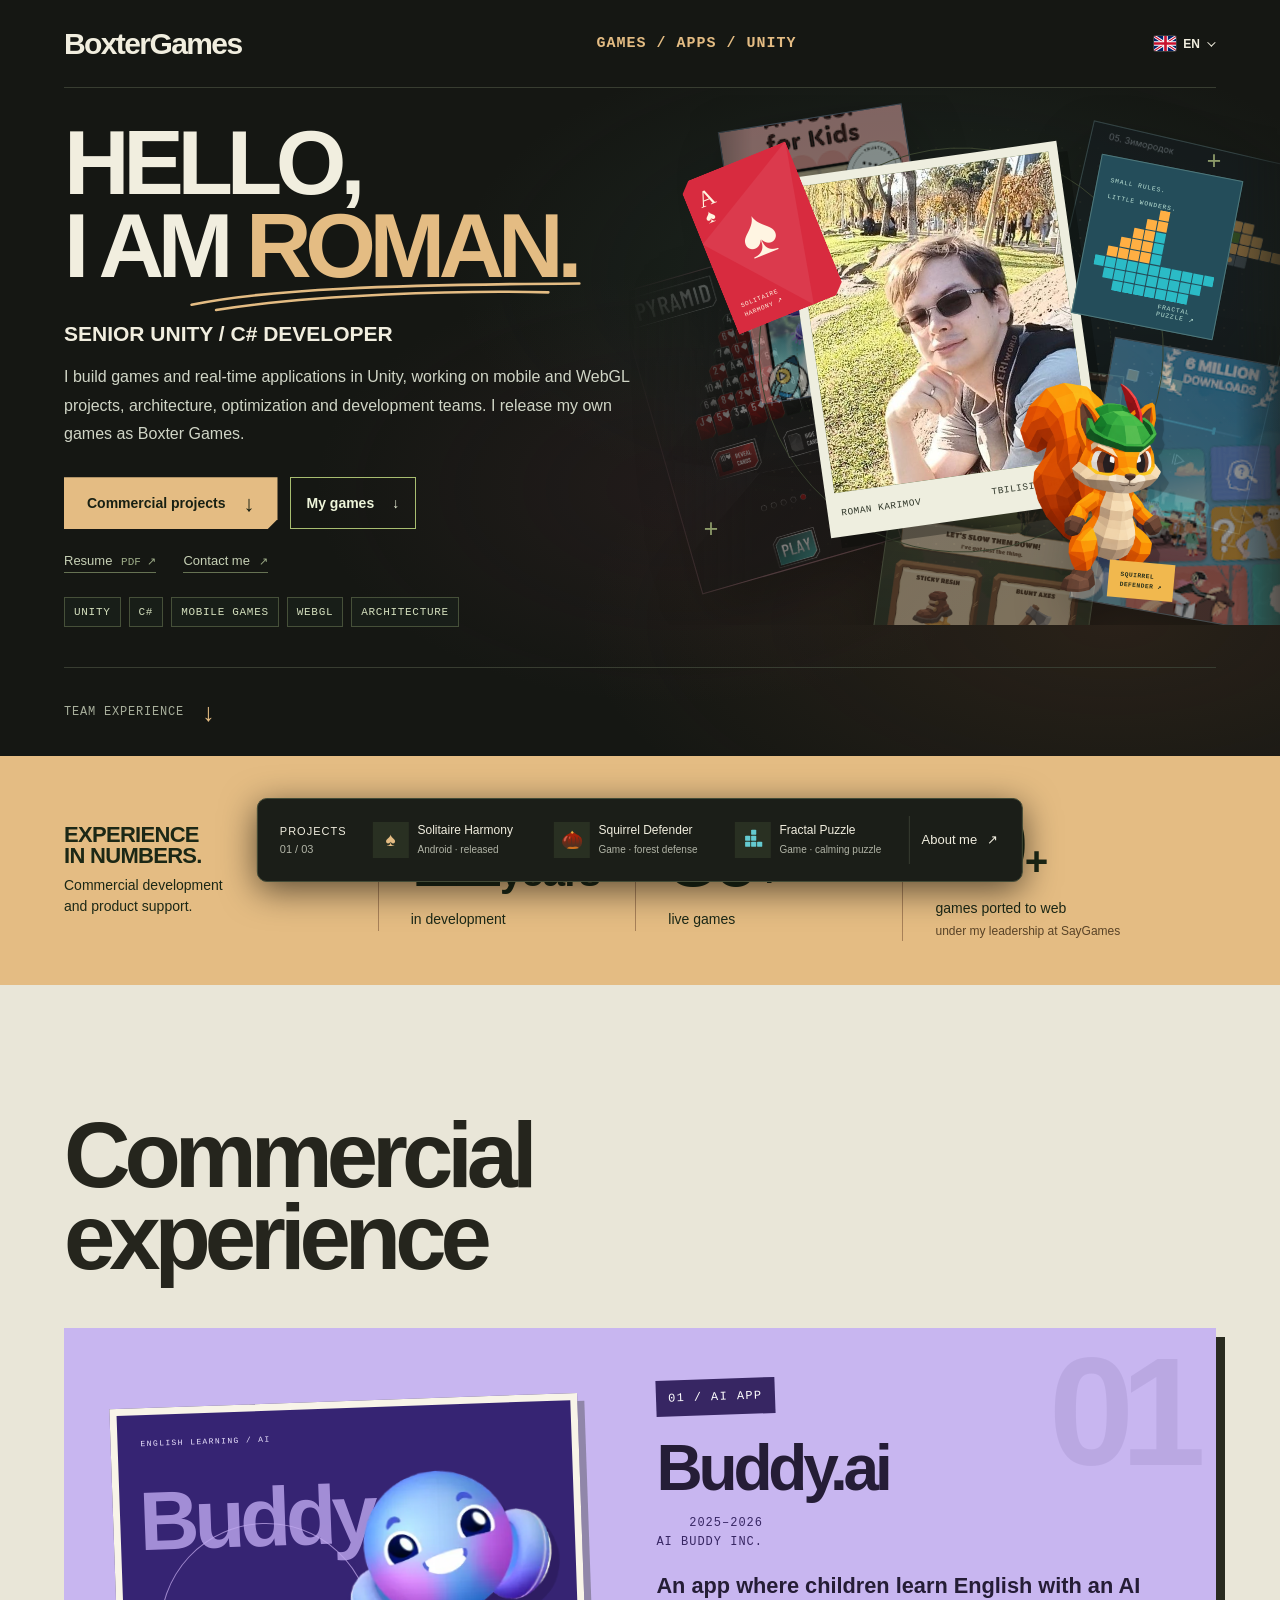
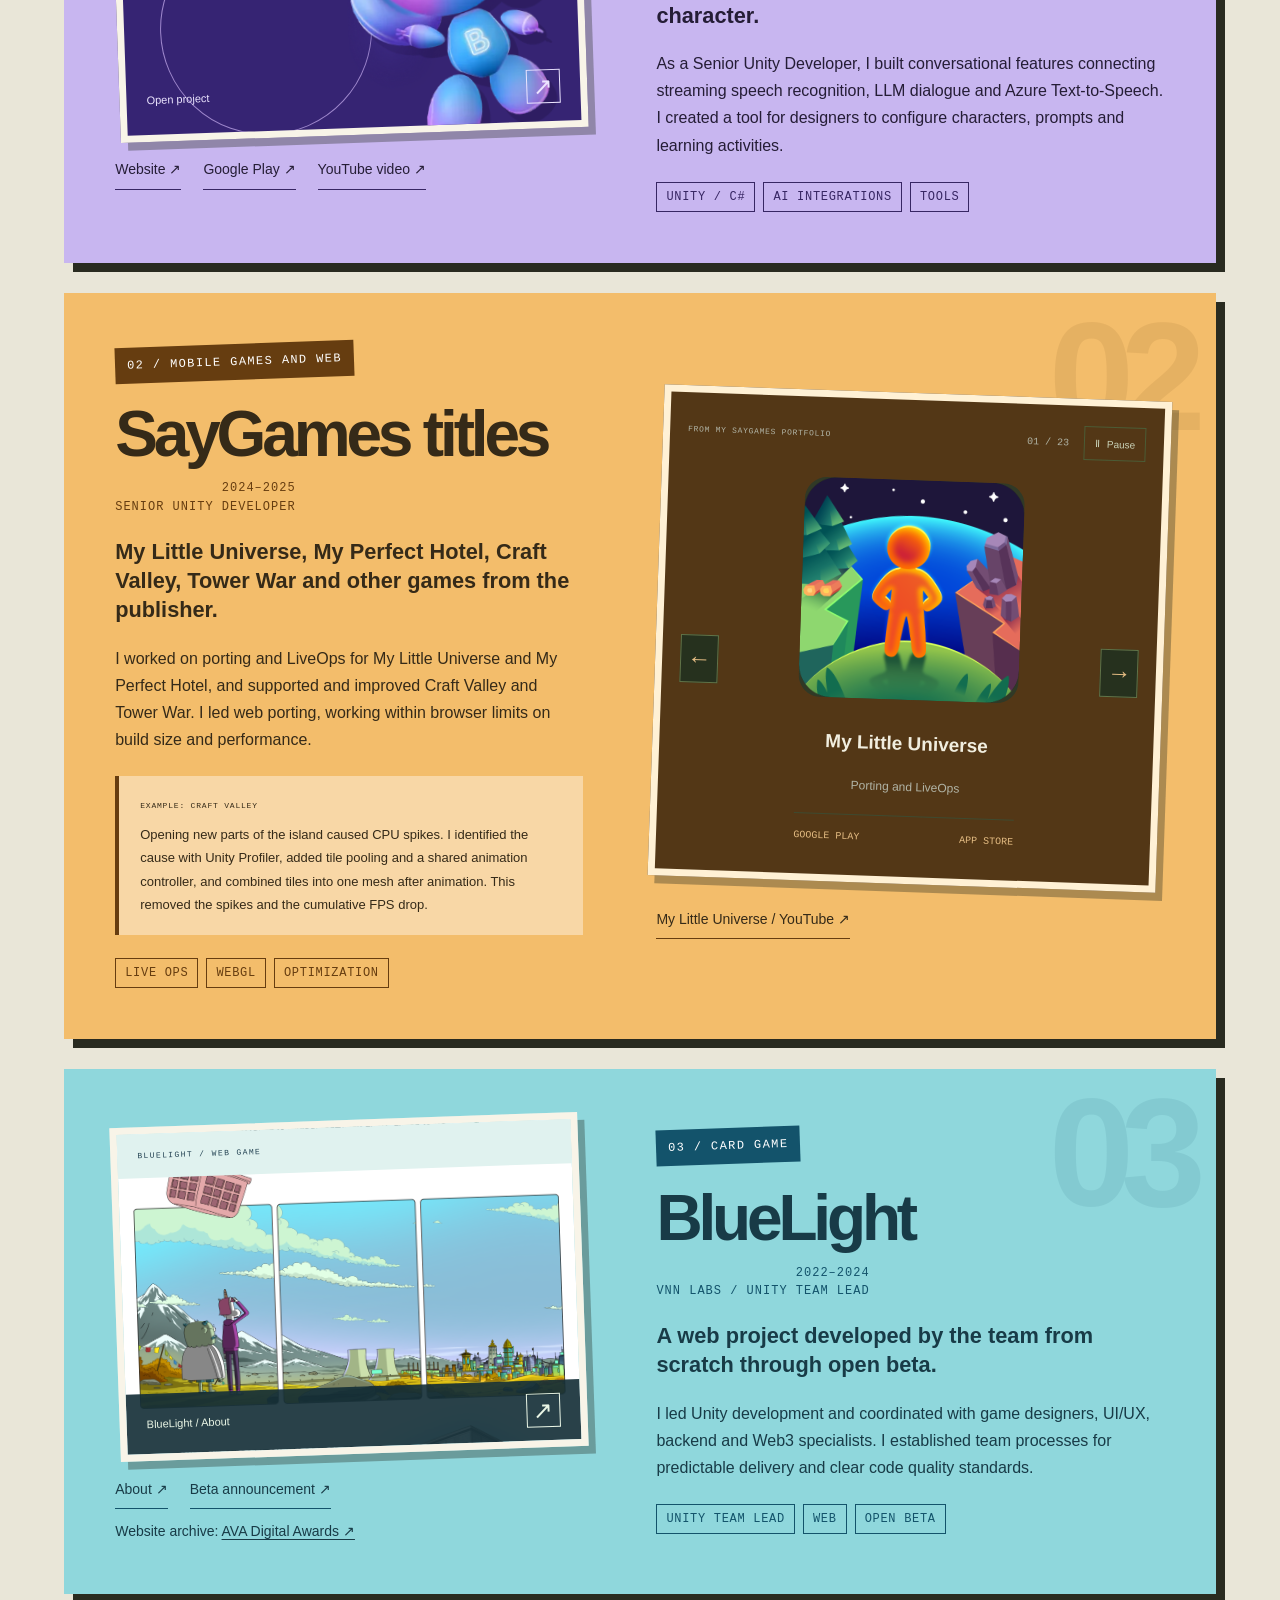
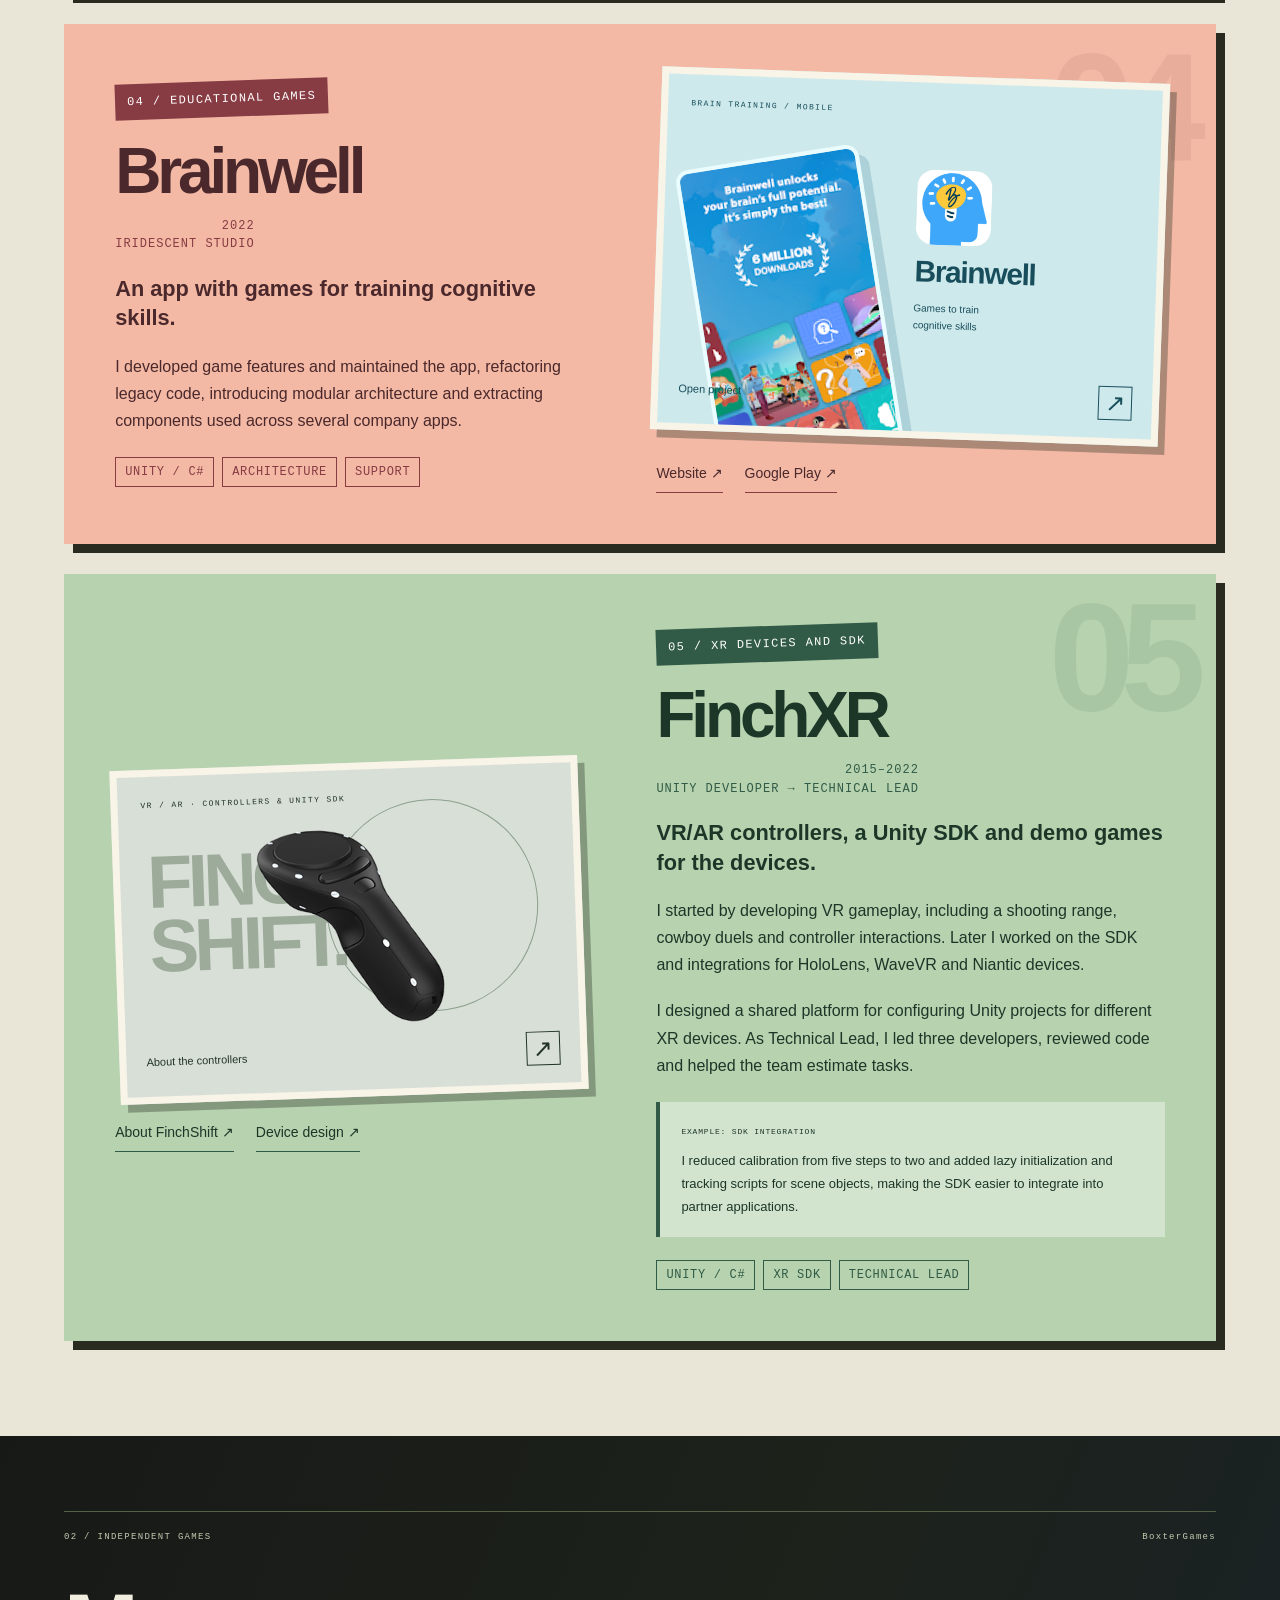
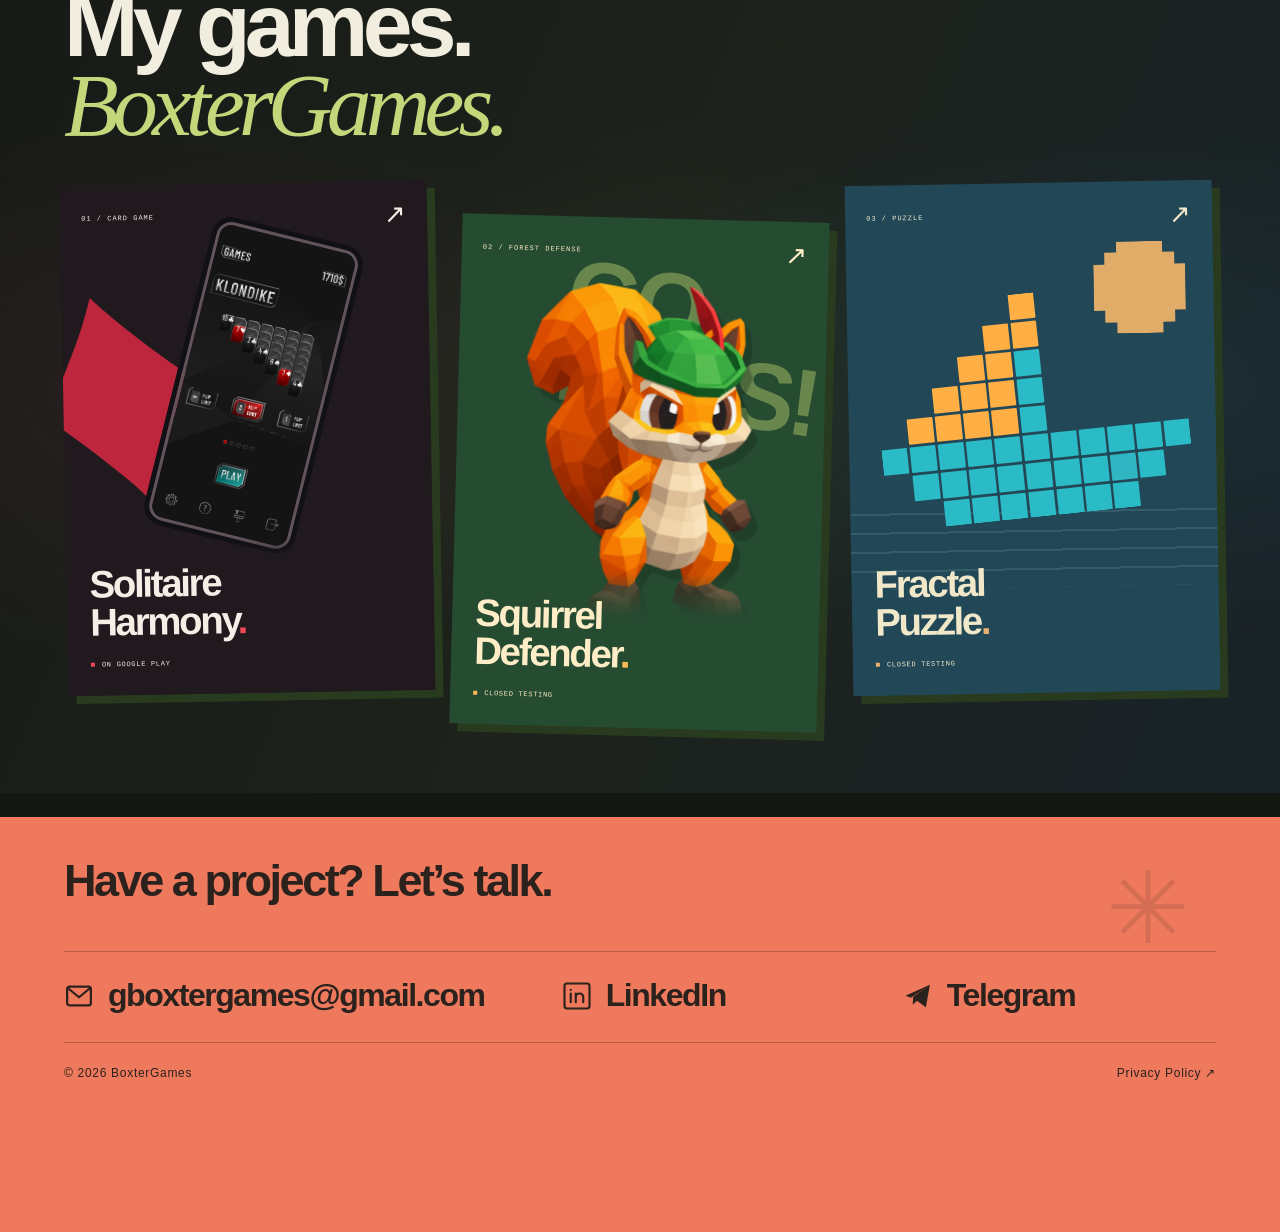
==== commit 5c356754: "Add flag language dropdown" ====
--- a/about.en.html
+++ b/about.en.html
@@ -16,7 +16,7 @@
   <header class="header">
     <a class="wordmark brand-name" href="index.html" aria-label="BoxterGames — projects">BoxterGames</a>
     <span class="about-header-role">GAMES / APPS / UNITY</span>
-    <nav class="language-switch" aria-label="Language"><a href="about.html" data-language="ru" lang="ru">RU</a><span aria-hidden="true">/</span><a href="about.en.html" data-language="en" lang="en" aria-current="true">EN</a></nav>
+    <details class="language-switch"><summary aria-label="Language: English"><img src="assets/flag-en.svg" alt=""><span>EN</span><span class="language-arrow" aria-hidden="true"></span></summary><nav class="language-options" aria-label="Language"><a href="about.html" data-language="ru" lang="ru"><img src="assets/flag-ru.svg" alt="">Русский</a><a href="about.en.html" data-language="en" lang="en" aria-current="true"><img src="assets/flag-en.svg" alt="">English</a></nav></details>
   </header>
   <main id="main" tabindex="-1">
     <section class="ab-hero" aria-labelledby="about-title">
--- a/styles.css
+++ b/styles.css
@@ -22,9 +22,16 @@
 
 /* Legal links stay in the document footer, outside the fixed project dock. */
 #main > footer{padding-bottom:30px}.legal-footer{border-top:1px solid var(--line);padding:24px 0 150px;font:12px/1.4 Arial,Helvetica,sans-serif}.legal-footer a:hover{text-decoration:underline;text-underline-offset:5px}
-.language-switch{display:inline-flex;align-items:center;gap:6px;white-space:nowrap;font-size:11px;font-weight:700;letter-spacing:.04em}
-.language-switch a{padding:7px 3px;opacity:.55}
-.language-switch a[aria-current="true"]{opacity:1;text-decoration:underline;text-underline-offset:5px}
-.language-switch a:hover{opacity:1}
+.language-switch{position:relative;z-index:20;flex:none;font-size:12px;font-weight:700}
+.language-switch summary{display:flex;align-items:center;gap:7px;cursor:pointer;list-style:none;padding:8px 3px;white-space:nowrap}
+.language-switch summary::-webkit-details-marker{display:none}
+.language-switch summary:focus-visible{outline:2px solid currentColor;outline-offset:4px}
+.language-switch img{display:block;width:22px;height:15px;object-fit:cover;border-radius:2px;box-shadow:0 0 0 1px #8885}
+.language-arrow{width:6px;height:6px;border-right:1.5px solid currentColor;border-bottom:1.5px solid currentColor;transform:rotate(45deg) translateY(-2px)}
+.language-switch[open] .language-arrow{transform:rotate(225deg) translate(-1px,-1px)}
+.language-options{position:absolute;right:0;top:calc(100% + 5px);min-width:144px;padding:5px;background:#f7f7f1;color:#191b17;border:1px solid #c6c9bd;border-radius:5px;box-shadow:0 8px 24px #0003}
+.language-options a{display:flex;align-items:center;gap:10px;padding:10px;border-radius:3px;white-space:nowrap}
+.language-options a:hover,.language-options a:focus-visible{background:#e7e9df}
+.language-options a[aria-current="true"]::after{content:"✓";margin-left:auto}
 .about-page .language-switch{margin-left:auto}
 @media(max-width:700px){.header{gap:14px}.language-switch{font-size:10px}.about-page .about-header-role{display:none}}
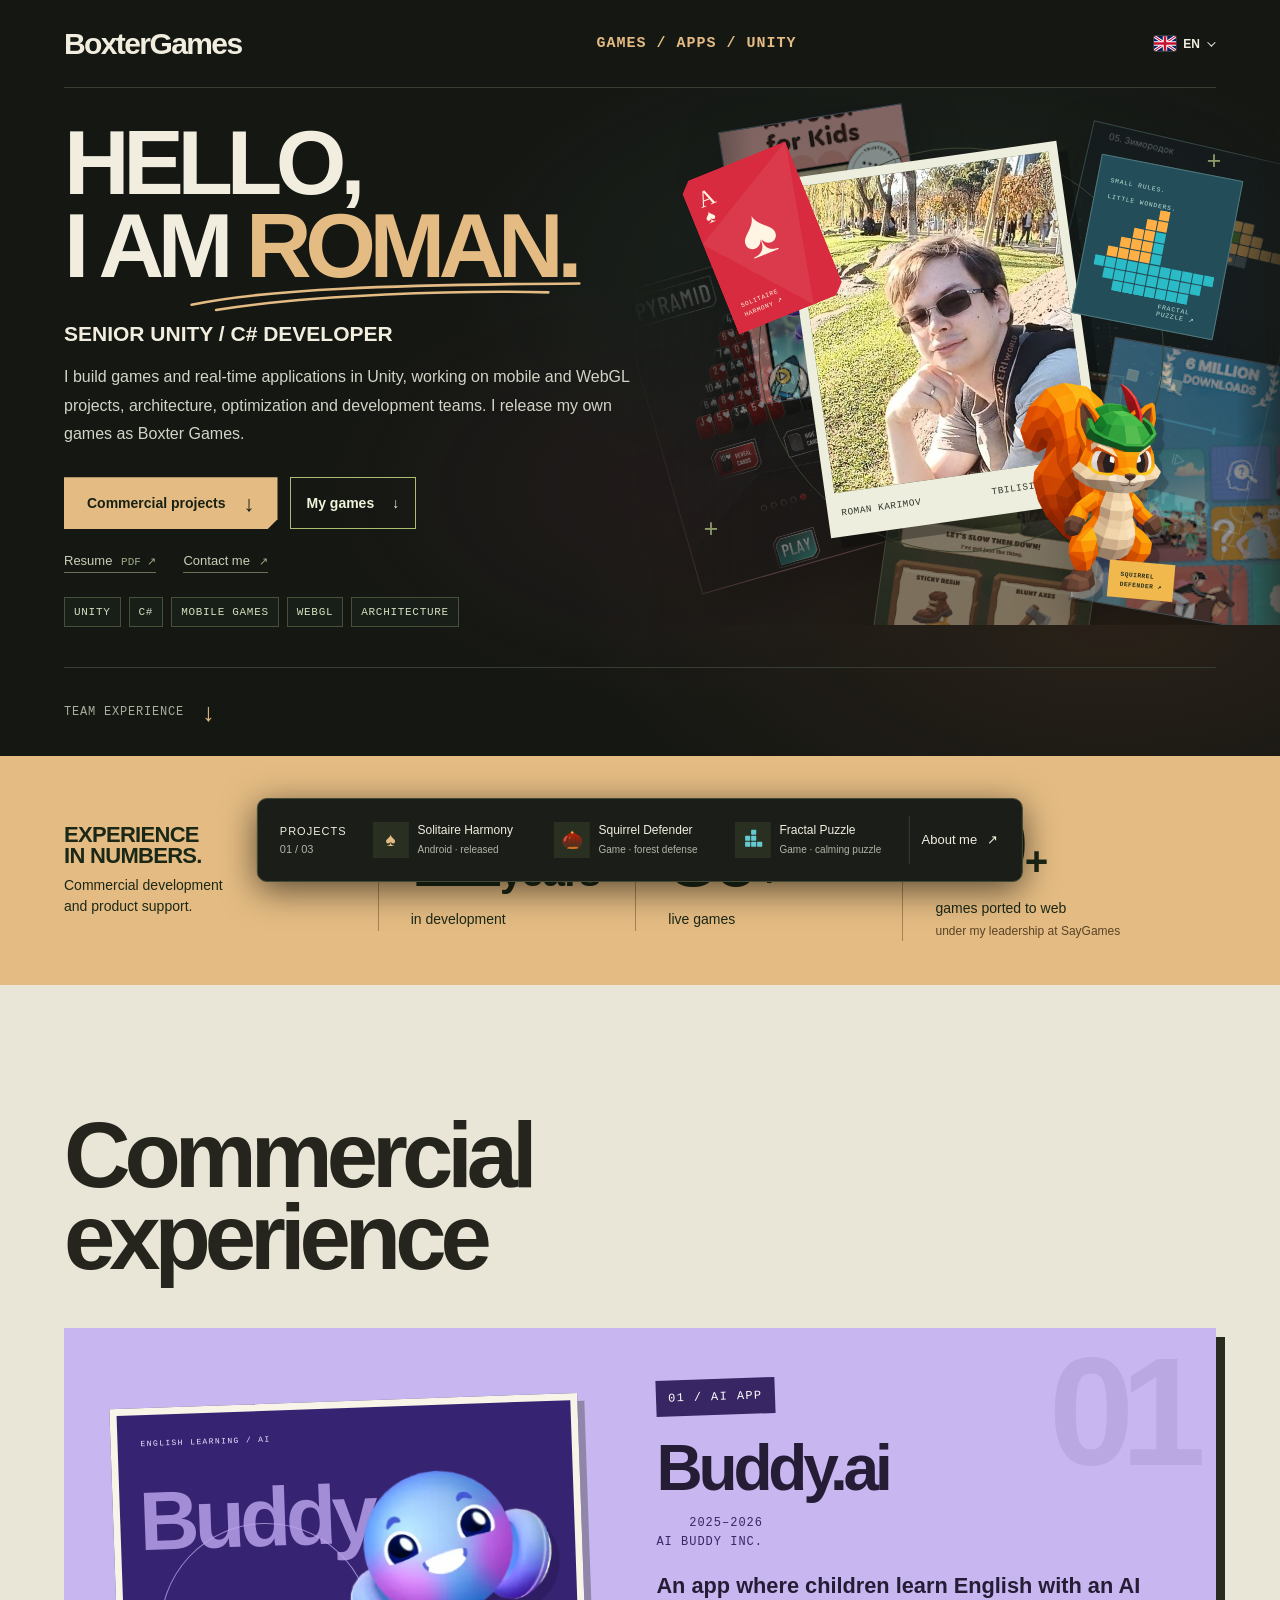
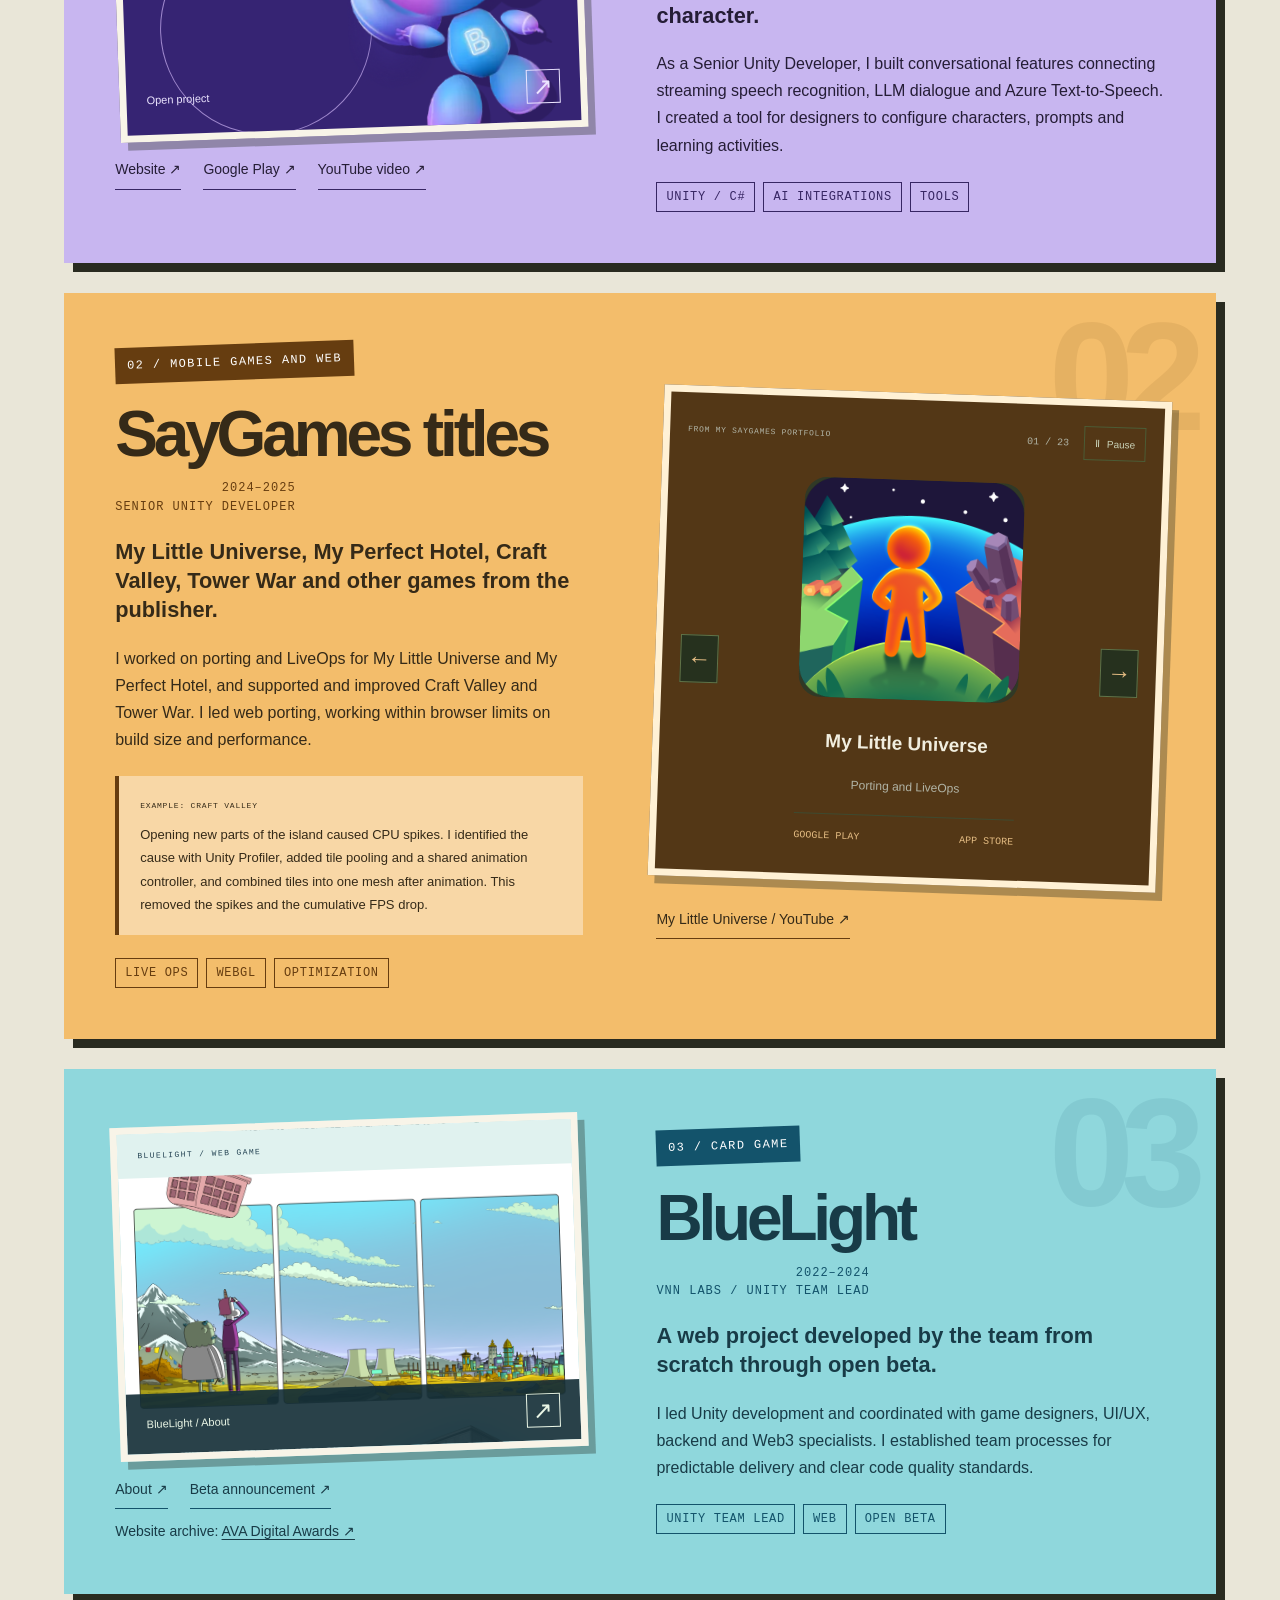
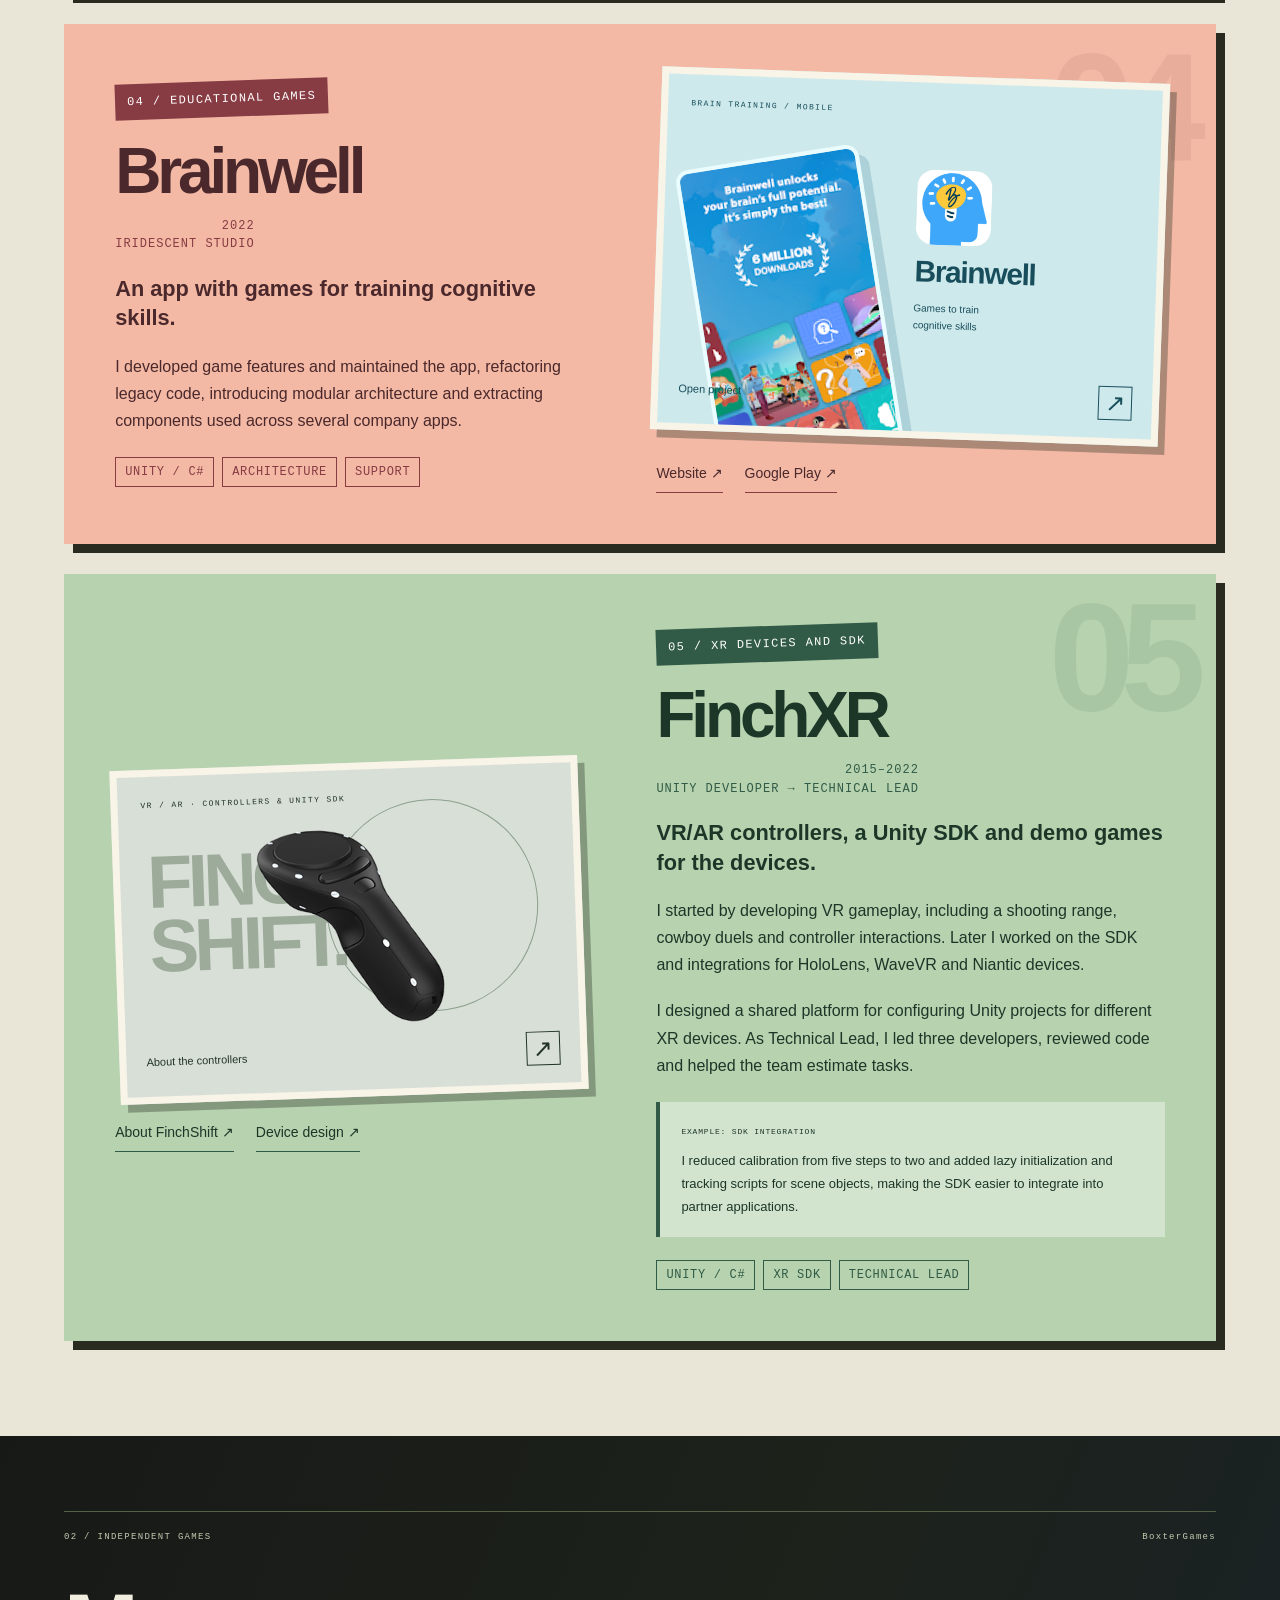
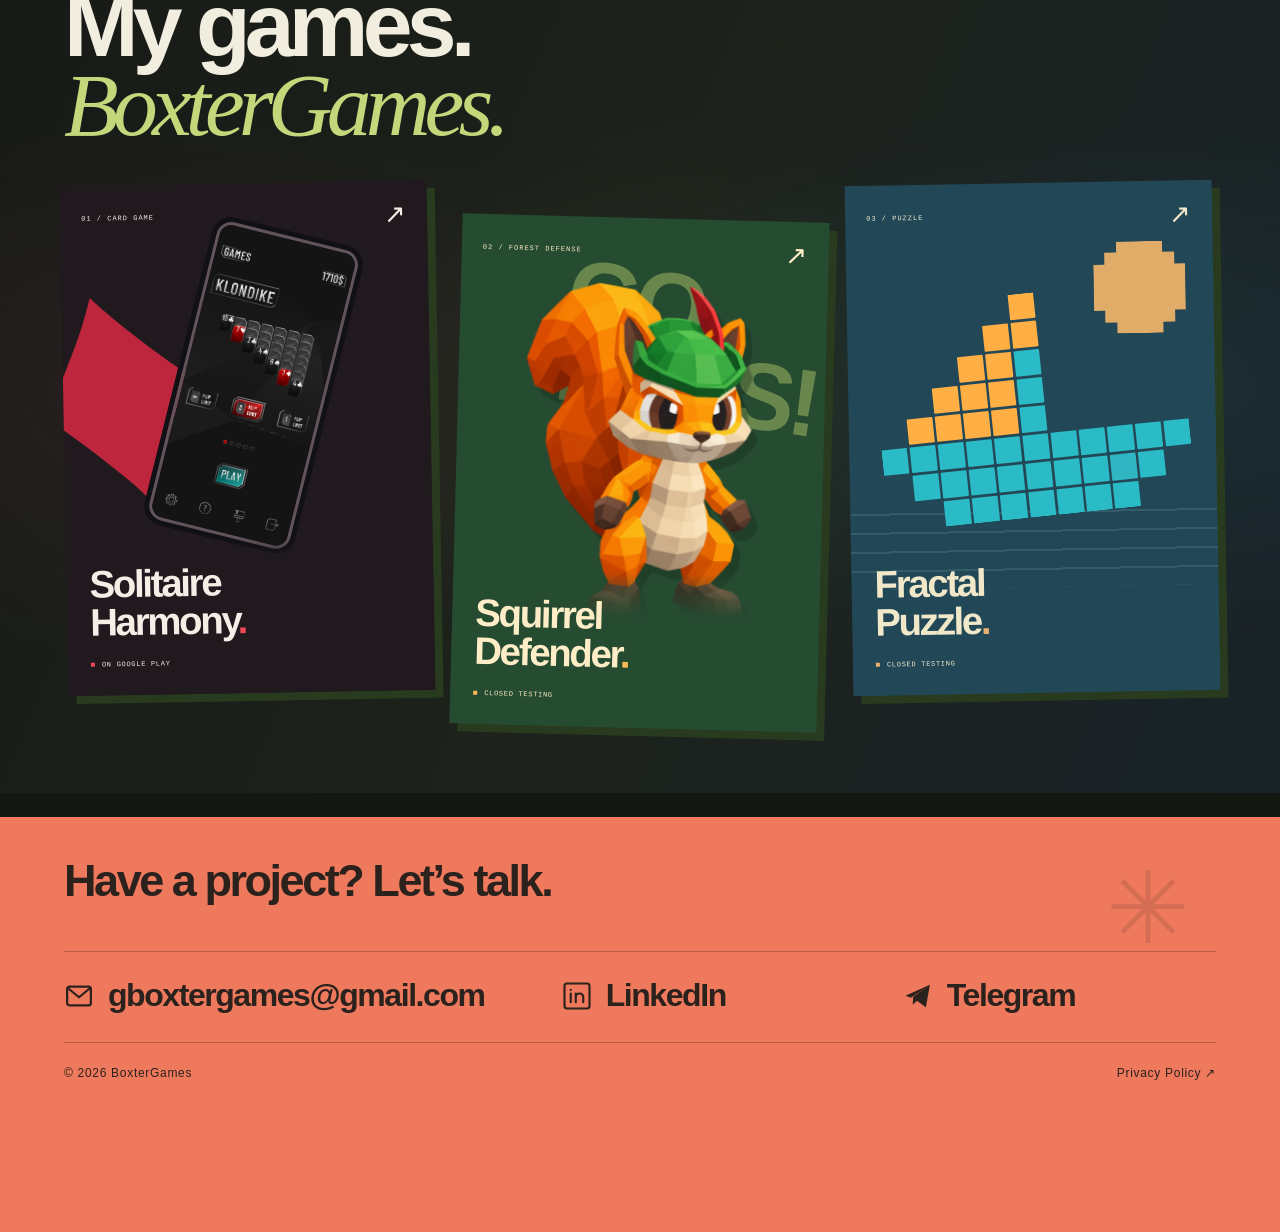
==== commit f8f0eaf5: "Make language flags consistent" ====
--- a/about.en.html
+++ b/about.en.html
@@ -16,7 +16,7 @@
   <header class="header">
     <a class="wordmark brand-name" href="index.html" aria-label="BoxterGames — projects">BoxterGames</a>
     <span class="about-header-role">GAMES / APPS / UNITY</span>
-    <details class="language-switch"><summary aria-label="Language: English"><img src="assets/flag-en.svg" alt=""><span>EN</span><span class="language-arrow" aria-hidden="true"></span></summary><nav class="language-options" aria-label="Language"><a href="about.html" data-language="ru" lang="ru"><img src="assets/flag-ru.svg" alt="">Русский</a><a href="about.en.html" data-language="en" lang="en" aria-current="true"><img src="assets/flag-en.svg" alt="">English</a></nav></details>
+    <details class="language-switch"><summary aria-label="Language: English"><svg class="language-flag" aria-hidden="true" focusable="false" xmlns="http://www.w3.org/2000/svg" viewBox="0 0 60 40"><path fill="#012169" d="M0 0h60v40H0z"/><path stroke="#fff" stroke-width="8" d="m0 0 60 40M60 0 0 40"/><path stroke="#c8102e" stroke-width="3" d="m0 0 60 40M60 0 0 40"/><path stroke="#fff" stroke-width="12" d="M30 0v40M0 20h60"/><path stroke="#c8102e" stroke-width="7" d="M30 0v40M0 20h60"/></svg><span>EN</span><span class="language-arrow" aria-hidden="true"></span></summary><nav class="language-options" aria-label="Language"><a href="about.html" data-language="ru" lang="ru"><svg class="language-flag" aria-hidden="true" focusable="false" xmlns="http://www.w3.org/2000/svg" viewBox="0 0 30 20"><path fill="#fff" d="M0 0h30v20H0z"/><path fill="#0039a6" d="M0 6.67h30v6.66H0z"/><path fill="#d52b1e" d="M0 13.33h30V20H0z"/></svg>Русский</a><a href="about.en.html" data-language="en" lang="en" aria-current="true"><svg class="language-flag" aria-hidden="true" focusable="false" xmlns="http://www.w3.org/2000/svg" viewBox="0 0 60 40"><path fill="#012169" d="M0 0h60v40H0z"/><path stroke="#fff" stroke-width="8" d="m0 0 60 40M60 0 0 40"/><path stroke="#c8102e" stroke-width="3" d="m0 0 60 40M60 0 0 40"/><path stroke="#fff" stroke-width="12" d="M30 0v40M0 20h60"/><path stroke="#c8102e" stroke-width="7" d="M30 0v40M0 20h60"/></svg>English</a></nav></details>
   </header>
   <main id="main" tabindex="-1">
     <section class="ab-hero" aria-labelledby="about-title">
--- a/styles.css
+++ b/styles.css
@@ -26,7 +26,7 @@
 .language-switch summary{display:flex;align-items:center;gap:7px;cursor:pointer;list-style:none;padding:8px 3px;white-space:nowrap}
 .language-switch summary::-webkit-details-marker{display:none}
 .language-switch summary:focus-visible{outline:2px solid currentColor;outline-offset:4px}
-.language-switch img{display:block;width:22px;height:15px;object-fit:cover;border-radius:2px;box-shadow:0 0 0 1px #8885}
+.language-switch .language-flag{display:block;flex:none;width:22px;height:15px;border-radius:2px;box-shadow:0 0 0 1px #8885}
 .language-arrow{width:6px;height:6px;border-right:1.5px solid currentColor;border-bottom:1.5px solid currentColor;transform:rotate(45deg) translateY(-2px)}
 .language-switch[open] .language-arrow{transform:rotate(225deg) translate(-1px,-1px)}
 .language-options{position:absolute;right:0;top:calc(100% + 5px);min-width:144px;padding:5px;background:#f7f7f1;color:#191b17;border:1px solid #c6c9bd;border-radius:5px;box-shadow:0 8px 24px #0003}
